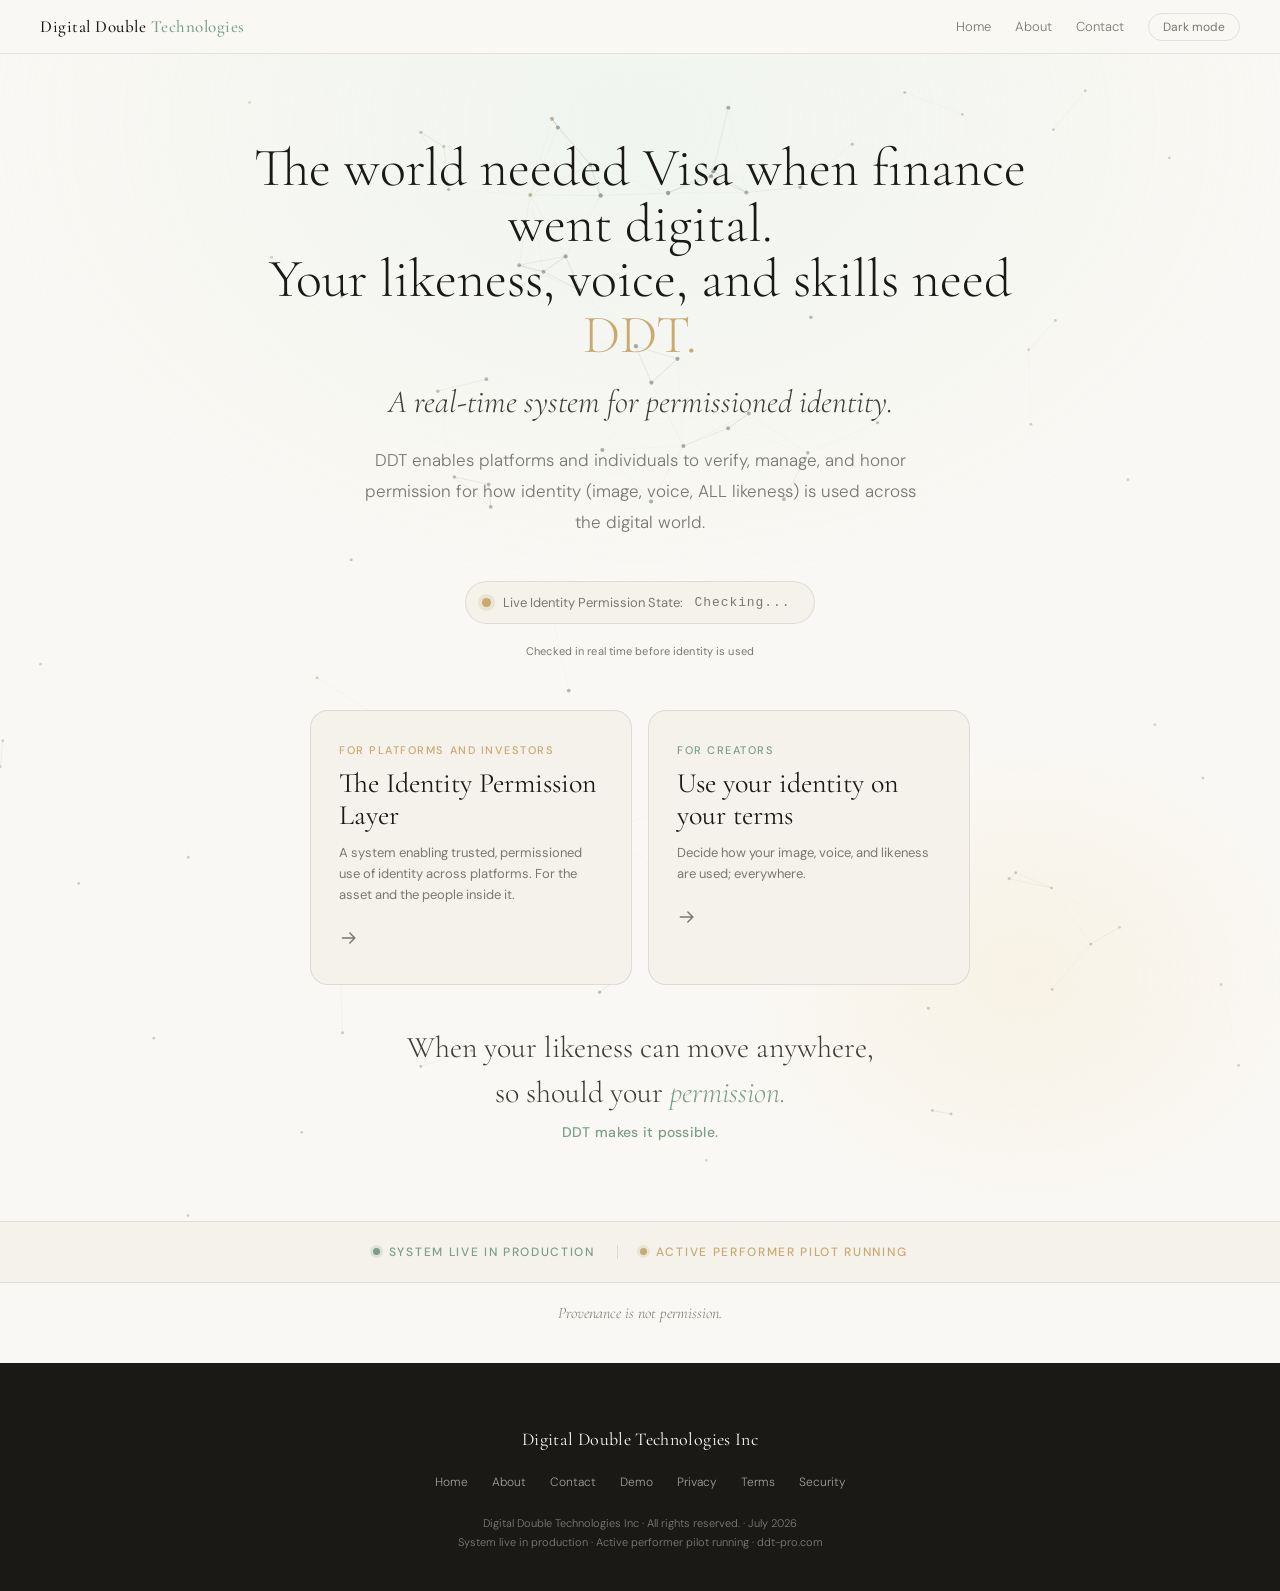
==== index.html @ e22f8eb9 "Murmuration cursor influence: verified tracking, retuned to perceptible Diagnosis with a temporary o" ====
<!DOCTYPE html>
<html lang="en">
<head>
  <!-- DDT Consent Receipt Object -->
  <meta name="ddt:cro-id" content="6c1fa3ff-da40-4851-b22c-1bb0895f3c22">
  <meta name="ddt:ips-endpoint" content="https://ddt-core-production.up.railway.app/v1/ips/permission/6c1fa3ff-da40-4851-b22c-1bb0895f3c22">
  <meta name="ddt:permission-state" content="AUTHORIZED">
  <meta name="ddt:cro-hash" content="fb0797ff3dd685c8beb2a609ef9e7de1734659a61a2ab6f71e46955e71cf77a9">
  <meta name="ddt:permitted-uses" content="internal review,archival">
  <meta name="ddt:excluded-uses" content="casting,audition,AI training,synthetic reproduction,deepfake,biometric extraction,commercial redistribution,third-party licensing,broadcast,social media">
  <meta name="ddt:issued" content="2026-03-28T14:23:18.856519+00:00">
  <!-- /DDT -->
<meta charset="UTF-8">
  <!-- DDT Consent Receipt Object — Identity Permission Assertion --><meta name="viewport" content="width=device-width, initial-scale=1.0">
<title>Digital Double Technologies</title>
<link rel="preconnect" href="https://fonts.googleapis.com">
<link href="https://fonts.googleapis.com/css2?family=Cormorant+Garamond:ital,wght@0,300;0,400;0,500;1,300;1,400&family=DM+Sans:wght@300;400;500&display=swap" rel="stylesheet">
<link rel="stylesheet" href="ddt.css">
<style>
:root{
  --cream:#FAF8F4;--warm:#F5F2EC;--ink:#1A1915;--ink-soft:#3D3B35;--ink-muted:#7A7870;
  --sage:#7B9E87;--sage-light:#B8D4C0;--sage-pale:#E8F2EB;
  --gold:#C9A96E;--gold-pale:#F5EDD8;--border:rgba(26,25,21,0.1);
  --ok:#4A9B6F;
}
[data-theme=dark]{
  --cream:#141412;--warm:#1C1B18;--ink:#F0EDE6;--ink-soft:#C8C4BB;--ink-muted:#6A6860;
  --sage-pale:#1E2E22;--gold-pale:#2A2218;--border:rgba(240,237,230,0.1);
}
*,*::before,*::after{box-sizing:border-box;margin:0;padding:0}
html{scroll-behavior:smooth}
body{font-family:'DM Sans',sans-serif;background:var(--cream);color:var(--ink);transition:background .4s,color .4s;overflow-x:hidden;min-height:100vh}

/* NAV */
nav{position:fixed;top:0;left:0;right:0;z-index:100;padding:18px 40px;display:flex;align-items:center;justify-content:space-between;background:rgba(250,248,244,.93);backdrop-filter:blur(14px);border-bottom:1px solid var(--border);transition:background .4s}
[data-theme=dark] nav{background:rgba(20,20,18,.93)}
.logo{font-family:'Cormorant Garamond',serif;font-size:18px;font-weight:500;letter-spacing:.03em;color:var(--ink);text-decoration:none}
.logo span{color:var(--sage)}
.tbtn{background:none;border:1px solid var(--border);border-radius:100px;padding:5px 14px;font-size:12px;font-family:'DM Sans',sans-serif;color:var(--ink-muted);cursor:pointer;transition:all .2s}
.tbtn:hover{border-color:var(--sage);color:var(--sage)}

/* HERO */
.hero{min-height:100vh;display:flex;flex-direction:column;align-items:center;justify-content:center;padding:140px 40px 80px;position:relative;overflow:hidden;text-align:center}
.hero-bg{position:absolute;inset:0;pointer-events:none;
  background:
    radial-gradient(ellipse 80% 60% at 50% 10%, var(--sage-pale) 0%, transparent 65%),
    radial-gradient(ellipse 40% 35% at 80% 80%, var(--gold-pale) 0%, transparent 55%);
  opacity:.55}
#heroNet{position:absolute;inset:0;pointer-events:none}

/* EYEBROW */
.eyebrow{display:none}

/* HEADLINE */
.headline{font-family:'Cormorant Garamond',serif;font-size:clamp(50px,8vw,100px);font-weight:300;line-height:1.03;color:var(--ink);margin-bottom:20px;opacity:0;animation:fadeUp .8s .35s forwards;max-width:840px}
.headline em{font-style:italic;color:var(--sage)}

/* TAGLINE */
.tagline{font-family:'Cormorant Garamond',serif;font-size:clamp(20px,2.8vw,32px);font-weight:300;font-style:italic;color:var(--ink-soft);margin-bottom:24px;opacity:0;animation:fadeUp .8s .5s forwards}

/* DESCRIPTOR */
.descriptor{font-size:clamp(14px,1.6vw,17px);font-weight:300;line-height:1.8;color:var(--ink-muted);max-width:580px;margin:0 auto 44px;opacity:0;animation:fadeUp .8s .62s forwards}

/* IPS PILL — bigger */
.ips-wrap{margin-bottom:20px;opacity:0;animation:fadeUp .8s .75s forwards}
.ips-pill{display:inline-flex;align-items:center;gap:12px;background:var(--warm);border:1px solid var(--border);border-radius:100px;padding:12px 24px 12px 16px;font-size:14px;color:var(--ink-soft);transition:border-color .3s}
.ips-pill:hover{border-color:var(--sage)}
.ips-dot{width:9px;height:9px;border-radius:50%;background:var(--sage);box-shadow:0 0 0 4px rgba(123,158,135,.2);animation:pulse 2s infinite;flex-shrink:0}
.ips-dot.loading{background:var(--gold);box-shadow:0 0 0 4px rgba(201,169,110,.2)}
.ips-state-label{font-size:13px;font-weight:400;color:var(--ink-muted)}
.ips-val{font-family:'DM Mono',monospace;font-size:13px;font-weight:500;letter-spacing:.07em;color:var(--ok)}
.ips-microcopy{font-size:11px;color:var(--ink-muted);margin-bottom:52px;letter-spacing:.01em;opacity:0;animation:fadeUp .8s .82s forwards}

/* PATH CARDS */
.paths{display:grid;grid-template-columns:1fr 1fr;gap:16px;max-width:660px;width:100%;opacity:0;animation:fadeUp .8s .9s forwards}
@media(max-width:580px){.paths{grid-template-columns:1fr}}
.path-card{background:var(--warm);border:1px solid var(--border);border-radius:18px;padding:32px 28px;text-decoration:none;color:var(--ink);text-align:left;position:relative;overflow:hidden;transition:transform .3s,box-shadow .3s,border-color .3s}
.path-card::after{content:'';position:absolute;bottom:0;left:0;right:0;height:3px;transform:scaleX(0);transform-origin:left;transition:transform .3s}
.path-card.investor::after{background:var(--gold)}
.path-card.creator::after{background:var(--sage)}
.path-card:hover{transform:translateY(-4px);box-shadow:0 16px 44px rgba(0,0,0,.09);border-color:transparent}
.path-card:hover::after{transform:scaleX(1)}
.path-tag{font-size:11px;font-weight:500;letter-spacing:.14em;text-transform:uppercase;margin-bottom:10px;display:block}
.path-card.investor .path-tag{color:var(--gold)}
.path-card.creator .path-tag{color:var(--sage)}
/* BIGGER bolder path titles per Ailsa */
.path-title{font-family:'Cormorant Garamond',serif;font-size:28px;font-weight:400;line-height:1.15;margin-bottom:10px;color:var(--ink)}
.path-desc{font-size:13px;color:var(--ink-muted);line-height:1.65;margin-bottom:20px}
.path-arrow{font-size:20px;color:var(--ink-muted);transition:transform .2s,color .2s;display:inline-block}
.path-card:hover .path-arrow{transform:translateX(5px);color:var(--ink)}

/* HOOK — closer to path cards per Ailsa */
.hook{padding:56px 40px 28px;text-align:center}
.hook-main{font-family:'Cormorant Garamond',serif;font-size:clamp(22px,3vw,34px);font-weight:300;line-height:1.5;color:var(--ink);max-width:640px;margin:0 auto 10px}
.hook-main em{font-style:italic;color:var(--sage)}
.hook-sub{font-size:15px;font-weight:400;color:var(--sage);letter-spacing:.01em}

/* THESIS — quiet, for those who know */
.thesis{padding:20px 40px 40px;text-align:center}
.thesis p{font-family:'Cormorant Garamond',serif;font-size:16px;font-weight:300;font-style:italic;color:var(--ink-muted)}

/* FOOTER */
footer{border-top:1px solid var(--border);padding:22px 40px;display:flex;align-items:center;justify-content:space-between;flex-wrap:wrap;gap:12px}
.f-logo{font-family:'Cormorant Garamond',serif;font-size:15px;color:var(--ink-muted)}
.f-links{display:flex;gap:20px}
.f-links a{font-size:12px;color:var(--ink-muted);text-decoration:none}.f-links a:hover{color:var(--sage)}
.f-legal{font-size:10px;color:var(--ink-muted);width:100%}

@keyframes fadeUp{from{opacity:0;transform:translateY(20px)}to{opacity:1;transform:translateY(0)}}
@keyframes pulse{0%,100%{opacity:1;transform:scale(1)}50%{opacity:.5;transform:scale(.8)}}
</style>
<!-- Privacy-friendly analytics by Plausible -->
<script async src="https://plausible.io/js/pa-Q-pu5Sv0vzVdauj79unNj.js"></script>
<script>
  window.plausible=window.plausible||function(){(plausible.q=plausible.q||[]).push(arguments)},plausible.init=plausible.init||function(i){plausible.o=i||{}};
  plausible.init()
</script>
</head>
<body>

<nav class="ddt-nav">
  <a href="index.html" class="ddt-nav-logo">Digital Double <span>Technologies</span></a>
  <div class="ddt-nav-links">
    <a href="index.html">Home</a>
    <a href="about.html">About</a>
    <a href="about.html#contact">Contact</a>
    <button class="tbtn ddt-theme-btn" onclick="ddtTheme()" aria-label="Toggle dark mode"></button>
  </div>
</nav>

<section class="hero">
  <div class="hero-bg"></div>
  <canvas id="heroNet" aria-hidden="true"></canvas>

  <p class="eyebrow">Your likeness, voice, and skills are your most valuable assets</p>

  <h1 class="headline" style="animation-delay:.2s;font-size:clamp(30px,4.5vw,54px)">
    The world needed Visa when finance went digital.<br>
    Your likeness, voice, and skills need <span style="color:var(--gold);font-style:normal">DDT.</span>
  </h1>

  <p class="tagline" style="animation-delay:.35s">A real-time system for permissioned identity.</p>

  <p class="descriptor">
    DDT enables platforms and individuals to verify, manage, and honor permission for how identity (image, voice, ALL likeness) is used across the digital world.
  </p>

  <!-- IPS LIVE — bigger per Ailsa -->
  <div class="ips-wrap">
    <div class="ips-pill">
      <span class="ips-dot loading" id="ipsDot"></span>
      <span class="ips-state-label">Live Identity Permission State:</span>
      <span class="ips-val" id="ipsVal">-</span>
    </div>
  </div>
  <p class="ips-microcopy">Checked in real time before identity is used</p>

  <!-- PATH CARDS — bigger titles per Ailsa -->
  <div class="paths">
    <a href="investor.html" class="path-card investor">
      <span class="path-tag">For Platforms and Investors</span>
      <div class="path-title">The Identity Permission Layer</div>
      <p class="path-desc">A system enabling trusted, permissioned use of identity across platforms. For the asset and the people inside it.</p>
      <span class="path-arrow"><svg class="ddt-icon" aria-hidden="true"><use href="icons.svg#arrow-right"></use></svg></span>
    </a>
    <a href="performer.html" class="path-card creator">
      <span class="path-tag">For Creators</span>
      <div class="path-title">Use your identity on your terms</div>
      <p class="path-desc">Decide how your image, voice, and likeness are used; everywhere.</p>
      <span class="path-arrow"><svg class="ddt-icon" aria-hidden="true"><use href="icons.svg#arrow-right"></use></svg></span>
    </a>
  </div>

  <!-- HOOK — immediately below cards -->
  <div style="margin-top:40px;opacity:0;animation:fadeUp .8s 1.1s forwards">
    <p style="font-family:'Cormorant Garamond',serif;font-size:clamp(20px,2.6vw,30px);font-weight:300;line-height:1.5;color:var(--ink-soft);margin-bottom:8px">
      When your likeness can move anywhere,<br>
      so should your <em style="font-style:italic;color:var(--sage)">permission.</em>
    </p>
    <p style="font-size:14px;font-weight:500;color:var(--sage);letter-spacing:.02em">DDT makes it possible.</p>
  </div>

</section>

<!-- CREDIBILITY STRIP -->
<div class="ddt-credibility-strip">
  <span class="cred-item cred-sage">System live in production</span>
  <span class="cred-sep" aria-hidden="true"></span>
  <span class="cred-item cred-gold">Active performer pilot running</span>
</div>

<!-- THESIS — quiet, for those who know -->
<div class="thesis">
  <p>Provenance is not permission.</p>
</div>

<footer class="ddt-footer">
  <div class="ddt-footer-logo">Digital Double Technologies Inc</div>
  <div class="ddt-footer-links">
    <a href="index.html">Home</a>
    <a href="about.html">About</a>
    <a href="about.html#contact">Contact</a>
    <a href="performer.html#demo">Demo</a>
    <a href="/privacy">Privacy</a>
    <a href="/terms">Terms</a>
    <a href="/security.html">Security</a>
  </div>
  <p class="ddt-footer-status">Digital Double Technologies Inc · All rights reserved. · July 2026<br>System live in production · Active performer pilot running · ddt-pro.com</p>
</footer>

<script>
function ddtTheme(){var r=document.documentElement,n=r.getAttribute('data-theme')==='dark'?'light':'dark';r.setAttribute('data-theme',n);localStorage.setItem('ddt-theme',n);}
if(localStorage.getItem('ddt-theme')==='dark')document.documentElement.setAttribute('data-theme','dark');

async function checkIPS() {
  const dot = document.getElementById('ipsDot');
  const val = document.getElementById('ipsVal');
  const controller = new AbortController();
  const timer = setTimeout(() => controller.abort(), 5000);
  try {
    const r = await fetch('https://ddt-core-production.up.railway.app/v1/ips/permission/0bd66ac7-55c9-4e04-9e8d-f2cb71460b0c', {signal: controller.signal});
    clearTimeout(timer);
    const d = await r.json();
    const s = (d.state || d.permission_state || 'AUTHORIZED').toUpperCase().replace(/_/g,' ');
    dot.className = 'ips-dot';
    val.textContent = s;
  } catch(e) {
    clearTimeout(timer);
    dot.className = 'ips-dot loading';
    val.textContent = 'Checking...';
    val.style.color = 'var(--ink-muted)';
  }
}
checkIPS();
</script>

<!-- SKYLIGHT MURMURATION — hero node network -->
<script>
(function(){
var cv=document.getElementById('heroNet');if(!cv)return;
var ctx=cv.getContext('2d');if(!ctx)return;
var W=0,H=0,pts=[],raf=0,running=false,pageVisible=true,heroVisible=true,last=0,warm=0;
var mStill=matchMedia('(prefers-reduced-motion: reduce), (max-width: 700px), (pointer: coarse)');
var sage={r:123,g:158,b:135},gold={r:201,g:169,b:110};
var cur={x:0,y:0,t:0,k:0};
if(matchMedia('(pointer: fine)').matches){
  cv.parentElement.addEventListener('pointermove',function(e){
    var r=cv.getBoundingClientRect();
    cur.x=e.clientX-r.left;cur.y=e.clientY-r.top;cur.t=1;
  });
  cv.parentElement.addEventListener('pointerleave',function(){cur.t=0});
}

function readColors(){
  var cs=getComputedStyle(document.documentElement);
  function hex(n){var v=cs.getPropertyValue(n).trim();
    return /^#[0-9a-fA-F]{6}$/.test(v)?{r:parseInt(v.slice(1,3),16),g:parseInt(v.slice(3,5),16),b:parseInt(v.slice(5,7),16)}:null}
  sage=hex('--sage')||sage;gold=hex('--gold')||gold;
}

/* skylight: brightness of the beam falling from the opening above, widening as it descends */
function lightAt(x,y){
  var dx=(x-W*.5)/(W*.16+y*.22);
  return Math.exp(-dx*dx*1.6)*Math.pow(Math.max(0,1-y/(H*.95)),.6);
}

function turn(a,b,k){return a+Math.atan2(Math.sin(b-a),Math.cos(b-a))*k}

function shade(c,k){return {r:Math.round(c.r*k),g:Math.round(c.g*k),b:Math.round(c.b*k)}}

function seed(){
  var n=Math.max(56,Math.min(130,Math.round(W*H/15000)));
  pts=[];
  for(var i=0;i<n;i++){
    var inBeam=Math.random()<.6;
    pts.push({
      x:inBeam?W*.5+(Math.random()+Math.random()-1)*W*.28:Math.random()*W,
      y:Math.random()*H,
      a:Math.random()*Math.PI*2,
      s:26+Math.random()*14,
      gold:i%8===0,L:0});
  }
}

function step(dt,t){
  var i,j,n=pts.length;
  cur.k+=(cur.t-cur.k)*Math.min(1,3*dt);
  for(i=0;i<n;i++){
    var p=pts[i],sx=0,sy=0,c=0;
    for(j=0;j<n;j++){
      if(j===i)continue;
      var q=pts[j],dx=q.x-p.x,dy=q.y-p.y;
      if(dx*dx+dy*dy<12100){sx+=Math.cos(q.a);sy+=Math.sin(q.a);c++}
    }
    if(c)p.a=turn(p.a,Math.atan2(sy,sx),Math.min(1,2.6*dt));            /* together */
    p.a+=(Math.sin(t*.00028+p.x*.004)+Math.cos(t*.00016+p.y*.005))*.55*dt; /* but separate */
    p.a=turn(p.a,Math.atan2(H*.35-p.y,W*.5-p.x),.3*dt);                  /* drawn to the light */
    if(cur.k>.01){                                                       /* curiosity toward the cursor — half the beam's pull */
      var cdx=cur.x-p.x,cdy=cur.y-p.y,cd2=cdx*cdx+cdy*cdy;
      if(cd2<48400){var cw=1-Math.sqrt(cd2)/220;p.a=turn(p.a,Math.atan2(cdy,cdx),.15*cw*cur.k*dt)}
    }
    var m=60;                                                            /* soft walls, ceiling open */
    if(p.x<m)p.a=turn(p.a,0,3.2*dt);else if(p.x>W-m)p.a=turn(p.a,Math.PI,3.2*dt);
    if(p.y>H-m)p.a=turn(p.a,-Math.PI/2,3.2*dt);
    p.x+=Math.cos(p.a)*p.s*dt;
    p.y+=Math.sin(p.a)*p.s*dt;
    if(p.y<-50){p.x=W*.5+(Math.random()-.5)*W*.3;p.y=-30;p.a=Math.PI/2+(Math.random()-.5)*.6}
  }
}

function draw(){
  ctx.clearRect(0,0,W,H);
  var dark=document.documentElement.getAttribute('data-theme')==='dark';
  var dotBase=dark?.5:.55,lineBase=dark?.3:.3,maxD=115,maxD2=maxD*maxD,i,j,n=pts.length;
  var ds=dark?sage:shade(sage,.62),dg=dark?gold:shade(gold,.66);
  for(i=0;i<n;i++){var p=pts[i];p.L=lightAt(p.x,p.y)}
  for(i=0;i<n;i++)for(j=i+1;j<n;j++){
    var a=pts[i],b=pts[j],dx=b.x-a.x,dy=b.y-a.y,d2=dx*dx+dy*dy;
    if(d2<maxD2){
      var f=1-Math.sqrt(d2)/maxD,al=lineBase*f*f*(.4+.6*(a.L+b.L)*.5);
      ctx.strokeStyle='rgba('+ds.r+','+ds.g+','+ds.b+','+al.toFixed(3)+')';
      ctx.beginPath();ctx.moveTo(a.x,a.y);ctx.lineTo(b.x,b.y);ctx.stroke();
    }
  }
  for(i=0;i<n;i++){
    var p=pts[i],cc=p.gold?dg:ds,al2=dotBase*(.45+.55*p.L);
    ctx.fillStyle='rgba('+cc.r+','+cc.g+','+cc.b+','+al2.toFixed(3)+')';
    ctx.beginPath();ctx.arc(p.x,p.y,1.4+.9*p.L,0,Math.PI*2);ctx.fill();
  }
}

function size(){
  var r=cv.parentElement.getBoundingClientRect(),d=Math.min(2,window.devicePixelRatio||1);
  W=Math.round(r.width);H=Math.round(r.height);
  cv.width=W*d;cv.height=H*d;
  ctx.setTransform(d,0,0,d,0,0);
}

function still(){
  /* settled single frame for reduced motion and small screens — never cursor-steered */
  cur.t=0;cur.k=0;
  size();seed();
  for(warm=0;warm<240;warm++)step(1/30,warm*33);
  draw();
}

function frame(ts){
  if(!running)return;
  var dt=last?Math.min(.05,(ts-last)/1000):.016;last=ts;
  step(dt,ts);draw();
  raf=requestAnimationFrame(frame);
}

function sync(){
  var want=!mStill.matches&&pageVisible&&heroVisible;
  if(want&&!running){running=true;last=0;raf=requestAnimationFrame(frame)}
  else if(!want&&running){running=false;cancelAnimationFrame(raf)}
}

readColors();
if(mStill.matches){still()}else{size();seed();sync()}

window.addEventListener('resize',function(){
  var ow=W,oh=H;size();
  for(var i=0;i<pts.length;i++){pts[i].x*=W/ow;pts[i].y*=H/oh}
  if(!running)mStill.matches?still():draw();
});
document.addEventListener('visibilitychange',function(){pageVisible=!document.hidden;sync()});
if('IntersectionObserver'in window)new IntersectionObserver(function(e){heroVisible=e[0].isIntersecting;sync()}).observe(cv.parentElement);
if(mStill.addEventListener)mStill.addEventListener('change',function(){mStill.matches?(sync(),still()):(size(),seed(),sync())});
new MutationObserver(function(){readColors();if(!running)draw()}).observe(document.documentElement,{attributes:true,attributeFilter:['data-theme']});
})();
</script>

<div id="ddt-signup-float" class="hidden">
  <button class="sf-dismiss" onclick="sfDismiss()">&#x2715;</button>
  <p class="sf-eyebrow">Early Access</p>
  <h3 class="sf-title" id="sf-title">Protect your consent.<br><em>Join the waitlist.</em></h3>
  <div class="sf-roles">
    <button class="sf-role" id="sf-r-creator" onclick="sfRole('creator')">Creator</button>
    <button class="sf-role" id="sf-r-vendor" onclick="sfRole('vendor')">Platform / Vendor</button>
  </div>

  <!-- Creator pitch -->
  <div class="sf-pitch" id="sf-pitch-creator">
    Your face, voice, and likeness are moving through AI pipelines right now. DDT gives you a live, revocable consent record that travels with your identity wherever it goes. Free for creators, always.
  </div>

  <!-- Vendor pitch -->
  <div class="sf-pitch" id="sf-pitch-vendor">
    Consent verification is becoming a legal requirement. DDT gives your platform a machine-verifiable answer before identity-derived content is used, generated, or distributed.
    <br>
    <span class="sf-mandate-link" onclick="sfOpenMandate()">&#8594; See The Mandate</span>
  </div>

  <!-- Form fields -->
  <div class="sf-fields" id="sf-fields">
    <input type="text" class="sf-input" id="sf-name" placeholder="Your name">
    <input type="email" class="sf-input" id="sf-email" placeholder="Your email address">
    <button class="sf-btn" id="sf-submit" onclick="sfSubmit()">Request Early Access</button>
    <p class="sf-err" id="sf-err"></p>
  </div>

  <div class="sf-success" id="sf-success">You are on the list. We will be in touch when access opens.</div>
</div>

<button class="sf-tab" id="sf-tab" onclick="sfShow()">+ Protect Your Consent</button>

<script>
var _sfRole = null;

function sfRole(role) {
  _sfRole = role;
  document.getElementById('sf-r-creator').className = 'sf-role' + (role==='creator' ? ' active-creator' : '');
  document.getElementById('sf-r-vendor').className  = 'sf-role' + (role==='vendor'  ? ' active-vendor'  : '');
  document.getElementById('sf-pitch-creator').className = 'sf-pitch' + (role==='creator' ? ' show' : '');
  document.getElementById('sf-pitch-vendor').className  = 'sf-pitch' + (role==='vendor'  ? ' show' : '');
  document.getElementById('sf-fields').className = 'sf-fields show';
  if (role==='vendor') {
    document.getElementById('sf-title').innerHTML = 'Become consent<br><em>compliant.</em>';
  } else {
    document.getElementById('sf-title').innerHTML = 'Protect your consent.<br><em>Join the waitlist.</em>';
  }
}

function sfOpenMandate() {
  window.location.href = 'investor.html?d=dMandate';
}

function sfDismiss() {
  document.getElementById('ddt-signup-float').classList.add('hidden');
  document.getElementById('sf-tab').style.display = 'block';
  sessionStorage.setItem('ddt_sf_dismissed','1');
}

function sfShow() {
  document.getElementById('ddt-signup-float').classList.remove('hidden');
  document.getElementById('sf-tab').style.display = 'none';
}

async function sfSubmit() {
  var name  = (document.getElementById('sf-name').value||'').trim();
  var email = (document.getElementById('sf-email').value||'').trim();
  var err   = document.getElementById('sf-err');
  var btn   = document.getElementById('sf-submit');
  if (!_sfRole) { err.textContent='Please select Creator or Platform.'; return; }
  if (!name)    { err.textContent='Please enter your name.'; return; }
  if (!email || !/^[^\s@]+@[^\s@]+[.][^\s@]+$/.test(email)) { err.textContent='Please enter a valid email.'; return; }
  err.textContent='';
  btn.disabled=true;
  btn.textContent='Submitting...';
  try {
    await fetch('https://ddt-core-production.up.railway.app/v1/gate/log',{
      method:'POST',
      headers:{'Content-Type':'application/json'},
      body:JSON.stringify({email:email,name:name,page:'waitlist:'+_sfRole,timestamp:new Date().toISOString(),user_agent:navigator.userAgent}),
      signal:AbortSignal.timeout(5000)
    });
  } catch(_){}
  document.getElementById('sf-fields').style.display='none';
  document.getElementById('sf-pitch-creator').style.display='none';
  document.getElementById('sf-pitch-vendor').style.display='none';
  document.getElementById('sf-success').classList.add('show');
  document.getElementById('sf-title').innerHTML = 'You are on the list.';
}

// Show after 2 seconds if not dismissed
setTimeout(function(){
  if (!sessionStorage.getItem('ddt_sf_dismissed')) {
    sfShow();
  }
}, 2000);
</script>
</body>
</html>
---- ddt.css ----
/* ============================================================================
   ddt.css  ·  Digital Double Technologies Inc  ·  shared design system
   Institutional-infrastructure register: spacious, deliberate, trustworthy.
   Additive layer. Link this BEFORE a page's own <style> block so page-specific
   rules still win where they must.

   ---------------------------------------------------------------------------
   CANONICAL NAV (static pages)
   ---------------------------------------------------------------------------
   <nav class="ddt-nav">
     <a href="index.html" class="ddt-nav-logo">Digital Double <span>Technologies</span></a>
     <div class="ddt-nav-links">
       <a href="index.html">Home</a>
       <a href="about.html">About</a>
       <a href="about.html#contact">Contact</a>
       <button class="tbtn ddt-theme-btn" onclick="ddtTheme()" aria-label="Toggle dark mode"></button>
     </div>
   </nav>

   ---------------------------------------------------------------------------
   CANONICAL FOOTER (static pages)
   ---------------------------------------------------------------------------
   <footer class="ddt-footer">
     <div class="ddt-footer-logo">Digital Double Technologies Inc</div>
     <div class="ddt-footer-links">
       <a href="index.html">Home</a>
       <a href="about.html">About</a>
       <a href="about.html#contact">Contact</a>
       <a href="/privacy">Privacy</a>
       <a href="/terms">Terms</a>
       <a href="/security.html">Security</a>
     </div>
     <p class="ddt-footer-status">Digital Double Technologies Inc · All rights reserved.<br>
        System live in production · Active performer pilot running · ddt-pro.com</p>
   </footer>

   ---------------------------------------------------------------------------
   CANONICAL DARK-MODE TOGGLE (inline this four-line function on every page;
   no shared JS file, to avoid load-order coupling). Every toggle button calls
   onclick="ddtTheme()". The button carries no text: its label is rendered by
   CSS ::after below so it live-updates with the theme.
   ---------------------------------------------------------------------------
   <script>
   function ddtTheme(){var r=document.documentElement,n=r.getAttribute('data-theme')==='dark'?'light':'dark';r.setAttribute('data-theme',n);localStorage.setItem('ddt-theme',n);}
   if(localStorage.getItem('ddt-theme')==='dark')document.documentElement.setAttribute('data-theme','dark');
   </script>
   ============================================================================ */

/* ---------------------------------------------------------------------------
   COLOR SYSTEM
   --------------------------------------------------------------------------- */
:root{
  --cream:#FAF8F4;
  --warm:#F5F2EC;
  --parchment:#F7F3EA;
  --ink:#1A1915;
  --ink-soft:#3D3B35;
  --ink-muted:#7A7870;
  --sage:#7B9E87;
  --sage-light:#B8D4C0;
  --sage-pale:#E8F2EB;
  --gold:#C9A96E;
  --gold-deep:#A8843A;
  --gold-pale:#F5EDD8;
  --border:rgba(26,25,21,0.1);
  --ok:#4A9B6F;
  --bad:#C0392B;
  --amber:#E67E22;
}
[data-theme=dark]{
  --cream:#141412;
  --warm:#1C1B18;
  --parchment:#201D16;
  --ink:#F0EDE6;
  --ink-soft:#C8C4BB;
  --ink-muted:#6A6860;
  --sage-pale:#1E2E22;
  --gold-pale:#2A2218;
  --border:rgba(240,237,230,0.1);
}

/* ---------------------------------------------------------------------------
   SPACING TOKENS
   --------------------------------------------------------------------------- */
:root{
  --space-xs:8px;
  --space-sm:16px;
  --space-md:24px;
  --space-lg:40px;
  --space-xl:64px;
  --space-2xl:96px;
  --space-3xl:140px;
}

/* ---------------------------------------------------------------------------
   TYPOGRAPHY
   --------------------------------------------------------------------------- */
.t-display{font-family:'Cormorant Garamond',serif;font-size:clamp(36px,5vw,64px);font-weight:300;line-height:1.08;color:var(--ink)}
.t-heading{font-family:'Cormorant Garamond',serif;font-size:clamp(24px,3.5vw,40px);font-weight:300;line-height:1.15;color:var(--ink)}
.t-subheading{font-family:'Cormorant Garamond',serif;font-size:clamp(18px,2.2vw,26px);font-weight:300;line-height:1.3;color:var(--ink)}
.t-body{font-family:'DM Sans',sans-serif;font-size:clamp(15px,1.4vw,16px);font-weight:300;line-height:1.85;color:var(--ink-soft)}
.t-small{font-family:'DM Sans',sans-serif;font-size:13px;font-weight:300;line-height:1.7;color:var(--ink-muted)}
.t-mono{font-family:'DM Mono',monospace;font-size:clamp(11px,1vw,12px);font-weight:400}
.t-eyebrow{font-family:'DM Sans',sans-serif;font-size:10px;font-weight:600;letter-spacing:.18em;text-transform:uppercase;color:var(--ink-muted)}
.t-label{font-family:'DM Sans',sans-serif;font-size:10px;font-weight:600;letter-spacing:.14em;text-transform:uppercase;color:var(--ink-muted)}

/* ---------------------------------------------------------------------------
   NAV
   --------------------------------------------------------------------------- */
.ddt-nav{position:fixed;top:0;left:0;right:0;z-index:100;min-height:54px;padding:0 var(--space-lg);display:flex;align-items:center;justify-content:space-between;background:rgba(250,248,244,.93);backdrop-filter:blur(14px);-webkit-backdrop-filter:blur(14px);border-bottom:1px solid var(--border);transition:background .4s}
[data-theme=dark] .ddt-nav{background:rgba(20,20,18,.93)}
.ddt-nav-logo{font-family:'Cormorant Garamond',serif;font-size:17px;font-weight:500;letter-spacing:.03em;color:var(--ink);text-decoration:none}
.ddt-nav-logo span{color:var(--sage)}
.ddt-nav-links{display:flex;align-items:center;gap:var(--space-md)}
.ddt-nav-links a{font-family:'DM Sans',sans-serif;font-size:13px;font-weight:300;color:var(--ink-muted);text-decoration:none;transition:color .2s}
.ddt-nav-links a:hover{color:var(--sage)}
.tbtn{background:none;border:1px solid var(--border);border-radius:100px;padding:5px 14px;font-size:12px;font-family:'DM Sans',sans-serif;color:var(--ink-muted);cursor:pointer;transition:all .2s}
.tbtn:hover{border-color:var(--sage);color:var(--sage)}
/* Toggle label rendered via ::after so it live-updates with the theme;
   the four-line ddtTheme() only flips data-theme and persists it. */
.ddt-theme-btn{min-width:92px;text-align:center}
.ddt-theme-btn::after{content:"Dark mode"}
[data-theme=dark] .ddt-theme-btn::after{content:"Light mode"}

/* ---------------------------------------------------------------------------
   FOOTER
   --------------------------------------------------------------------------- */
.ddt-footer{background:var(--ink);color:var(--cream);border-top:1px solid var(--border);padding:var(--space-xl) var(--space-lg) var(--space-lg);display:flex;flex-direction:column;align-items:center;gap:var(--space-md);text-align:center}
.ddt-footer-logo{font-family:'Cormorant Garamond',serif;font-size:18px;font-weight:400;color:var(--cream);letter-spacing:.02em}
.ddt-footer-links{display:flex;flex-wrap:wrap;justify-content:center;gap:var(--space-md)}
.ddt-footer-links a{font-family:'DM Sans',sans-serif;font-size:12px;font-weight:300;color:color-mix(in srgb, var(--cream) 60%, transparent);text-decoration:none;transition:color .2s}
.ddt-footer-links a:hover{color:var(--sage-light)}
[data-theme=dark] .ddt-footer-links a:hover{color:var(--sage)}
.ddt-footer-status{font-family:'DM Sans',sans-serif;font-size:11px;font-weight:300;line-height:1.7;color:color-mix(in srgb, var(--cream) 45%, transparent)}

/* ---------------------------------------------------------------------------
   ON-INK BAND — content sitting on a background:var(--ink) band. The band
   flips with the theme, so every color here is a mix of var(--cream), which
   flips with it. Never hardcode white/light text on these bands.
   --------------------------------------------------------------------------- */
.ddt-on-ink{color:color-mix(in srgb, var(--cream) 55%, transparent)}
.ddt-on-ink-pill{font-size:11px;font-family:'DM Mono',monospace;letter-spacing:.08em;color:color-mix(in srgb, var(--cream) 35%, transparent);border:1px solid color-mix(in srgb, var(--cream) 14%, transparent);padding:5px 14px;border-radius:100px;text-decoration:none;cursor:pointer;transition:all .2s}
.ddt-on-ink-pill:hover{border-color:var(--gold);color:var(--gold)}

/* ---------------------------------------------------------------------------
   BUTTONS
   --------------------------------------------------------------------------- */
.ddt-btn-primary{display:inline-flex;align-items:center;justify-content:center;gap:8px;background:var(--gold);color:#1A1915;border:1px solid var(--gold);border-radius:100px;padding:12px 26px;font-family:'DM Sans',sans-serif;font-size:14px;font-weight:600;text-decoration:none;cursor:pointer;transition:background .2s,border-color .2s,transform .2s}
.ddt-btn-primary:hover{background:var(--gold-deep);border-color:var(--gold-deep);transform:translateY(-1px)}
.ddt-btn-secondary{display:inline-flex;align-items:center;justify-content:center;gap:8px;background:transparent;color:var(--sage);border:1px solid var(--sage);border-radius:100px;padding:12px 26px;font-family:'DM Sans',sans-serif;font-size:14px;font-weight:600;text-decoration:none;cursor:pointer;transition:background .2s,color .2s,transform .2s}
.ddt-btn-secondary:hover{background:var(--sage);color:var(--cream);transform:translateY(-1px)}
.ddt-btn-ghost{display:inline-flex;align-items:center;justify-content:center;gap:8px;background:transparent;color:var(--ink-muted);border:1px solid transparent;border-radius:100px;padding:12px 22px;font-family:'DM Sans',sans-serif;font-size:14px;font-weight:500;text-decoration:none;cursor:pointer;transition:color .2s,border-color .2s}
.ddt-btn-ghost:hover{color:var(--sage);border-color:var(--border)}

/* ---------------------------------------------------------------------------
   PILLS
   --------------------------------------------------------------------------- */
.ddt-pill{display:inline-flex;align-items:center;gap:8px;border-radius:100px;padding:5px 14px;font-family:'DM Sans',sans-serif;font-size:12px;font-weight:500;letter-spacing:.02em;border:1px solid var(--border)}
.ddt-pill::before{content:'';width:7px;height:7px;border-radius:50%;background:currentColor;flex-shrink:0}
.ddt-pill.pill-ok{color:var(--ok);background:rgba(74,155,111,.08);border-color:rgba(74,155,111,.3)}
.ddt-pill.pill-bad{color:var(--bad);background:rgba(192,57,43,.08);border-color:rgba(192,57,43,.3)}
.ddt-pill.pill-warn{color:var(--amber);background:rgba(230,126,34,.08);border-color:rgba(230,126,34,.3)}
.ddt-pill.pill-muted{color:var(--ink-muted);background:var(--warm);border-color:var(--border)}

/* ---------------------------------------------------------------------------
   CARD
   --------------------------------------------------------------------------- */
.ddt-card{background:var(--warm);border:1px solid var(--border);border-radius:16px;padding:var(--space-lg)}

/* ---------------------------------------------------------------------------
   SECTION + HERO
   --------------------------------------------------------------------------- */
.ddt-section{max-width:960px;margin-left:auto;margin-right:auto;padding-top:var(--space-2xl);padding-bottom:var(--space-2xl);padding-left:var(--space-lg);padding-right:var(--space-lg)}
.ddt-hero{min-height:80vh;display:flex;flex-direction:column;align-items:center;justify-content:center;text-align:center;padding:var(--space-3xl) var(--space-lg) var(--space-xl)}

/* ---------------------------------------------------------------------------
   CREDIBILITY STRIP (modeled on the live index.html strip, shared here)
   --------------------------------------------------------------------------- */
.ddt-credibility-strip{display:flex;align-items:center;justify-content:center;gap:22px;flex-wrap:wrap;padding:22px 24px;border-top:1px solid var(--border);border-bottom:1px solid var(--border);background:var(--warm)}
.ddt-credibility-strip .cred-item{display:inline-flex;align-items:center;gap:9px;font-size:12px;font-weight:500;letter-spacing:.14em;text-transform:uppercase}
.ddt-credibility-strip .cred-item.cred-sage{color:var(--sage)}
.ddt-credibility-strip .cred-item.cred-gold{color:var(--gold)}
.ddt-credibility-strip .cred-item::before{content:'';width:7px;height:7px;border-radius:50%;background:currentColor;box-shadow:0 0 0 3px color-mix(in srgb, currentColor 20%, transparent);flex-shrink:0}
.ddt-credibility-strip .cred-sep{width:1px;height:14px;background:var(--border)}

/* ---------------------------------------------------------------------------
   ICON SPRITE HELPER
   --------------------------------------------------------------------------- */
.ddt-icon{width:1em;height:1em;display:inline-block;vertical-align:-0.125em;stroke:currentColor;fill:none;flex-shrink:0}

/* ---------------------------------------------------------------------------
   SIGNUP FLOAT  (single source of truth; was duplicated with drift across
   index.html, investor.html, performer.html)
   --------------------------------------------------------------------------- */
#ddt-signup-float{
  position:fixed;bottom:80px;right:28px;z-index:400;
  background:rgba(123,158,135,.55);backdrop-filter:blur(20px);-webkit-backdrop-filter:blur(20px);
  border:1px solid rgba(123,158,135,.6);border-radius:16px;
  padding:22px 24px;width:310px;
  box-shadow:0 16px 48px rgba(0,0,0,.25);
  font-family:"DM Sans",sans-serif;
  transition:transform .4s cubic-bezier(.4,0,.2,1),opacity .4s;
}
#ddt-signup-float.hidden{transform:translateY(130%);opacity:0;pointer-events:none}
.sf-dismiss{position:absolute;top:12px;right:14px;background:none;border:none;color:rgba(26,25,21,.35);cursor:pointer;font-size:15px;padding:2px 6px;transition:color .2s}
.sf-dismiss:hover{color:#1A1915}
.sf-eyebrow{font-size:9px;font-weight:600;letter-spacing:.18em;text-transform:uppercase;color:#3D3B35;margin-bottom:6px}
.sf-title{font-family:"Cormorant Garamond",serif;font-size:19px;font-weight:300;color:#1A1915;line-height:1.25;margin-bottom:14px}
.sf-title em{font-style:italic;color:#A8843A}
.sf-roles{display:grid;grid-template-columns:1fr 1fr;gap:7px;margin-bottom:14px}
.sf-role{background:rgba(255,255,255,.2);border:1px solid rgba(26,25,21,.15);border-radius:8px;padding:9px 10px;font-size:12px;font-weight:500;color:#3D3B35;cursor:pointer;text-align:center;transition:all .2s;font-family:"DM Sans",sans-serif}
.sf-role:hover{border-color:rgba(201,169,110,.4);color:rgba(201,169,110,.8)}
.sf-role.active-creator{border-color:#7B9E87;color:#7B9E87;background:rgba(123,158,135,.1)}
.sf-role.active-vendor{border-color:#C9A96E;color:#C9A96E;background:rgba(201,169,110,.08)}
.sf-pitch{font-size:12px;font-weight:300;color:#3D3B35;line-height:1.7;margin-bottom:12px;display:none}
.sf-pitch.show{display:block}
.sf-mandate-link{display:inline-flex;align-items:center;gap:6px;font-size:11px;color:#C9A96E;text-decoration:none;border:1px solid rgba(201,169,110,.25);border-radius:100px;padding:5px 12px;margin-top:8px;transition:all .2s;cursor:pointer;font-family:"DM Mono",monospace}
.sf-mandate-link:hover{background:rgba(201,169,110,.08);border-color:rgba(201,169,110,.5)}
.sf-fields{display:none}
.sf-fields.show{display:block}
.sf-input{width:100%;padding:10px 12px;border:1px solid rgba(26,25,21,.2);border-radius:8px;font-size:13px;font-family:"DM Sans",sans-serif;color:#1A1915;background:rgba(255,255,255,.5);box-sizing:border-box;outline:none;transition:border-color .2s;margin-bottom:8px}
.sf-input::placeholder{color:#7A7870}
.sf-input:focus{border-color:#7B9E87}
.sf-btn{width:100%;padding:11px;background:#C9A96E;color:#1A1915;border:none;border-radius:100px;font-size:13px;font-weight:600;font-family:"DM Sans",sans-serif;cursor:pointer;transition:all .2s;margin-top:2px}
.sf-btn:hover{background:#A8843A}
.sf-btn:disabled{background:rgba(201,169,110,.3);cursor:default}
.sf-err{font-size:11px;color:#C0392B;margin-top:4px;min-height:14px}
.sf-success{display:none;font-size:13px;color:#7B9E87;line-height:1.7;text-align:center;padding:6px 0}
.sf-success.show{display:block}
.sf-tab{position:fixed;bottom:80px;right:28px;z-index:400;background:rgba(26,25,21,.92);backdrop-filter:blur(16px);-webkit-backdrop-filter:blur(16px);border:1px solid rgba(201,169,110,.3);border-radius:100px;padding:10px 20px;font-size:12px;font-weight:500;font-family:"DM Sans",sans-serif;color:#C9A96E;cursor:pointer;box-shadow:0 8px 24px rgba(0,0,0,.3);display:none;transition:all .2s;letter-spacing:.02em}
.sf-tab:hover{background:rgba(201,169,110,.1)}

/* ---------------------------------------------------------------------------
   MOTION
   --------------------------------------------------------------------------- */
/* Observer-compatible reveal: pages add .visible via IntersectionObserver.
   Matches the existing about.html / investor.html pattern so linking ddt.css
   does not force page fade-ins to run on load instead of on scroll. */
.fade-in{opacity:0;transform:translateY(20px);transition:opacity .7s,transform .7s}
.fade-in.visible{opacity:1;transform:none}
@media(prefers-reduced-motion:reduce){
  .fade-in{opacity:1;transform:none;transition:none}
}

/* ---------------------------------------------------------------------------
   ACCESSIBILITY
   --------------------------------------------------------------------------- */
a:focus-visible,button:focus-visible,input:focus-visible,[tabindex]:focus-visible{outline:2px solid var(--gold);outline-offset:2px;border-radius:4px}

@media(max-width:600px){
  .ddt-nav{padding:0 var(--space-md)}
  .ddt-nav-links{gap:var(--space-sm)}
  .ddt-section{padding-left:var(--space-md);padding-right:var(--space-md)}
}
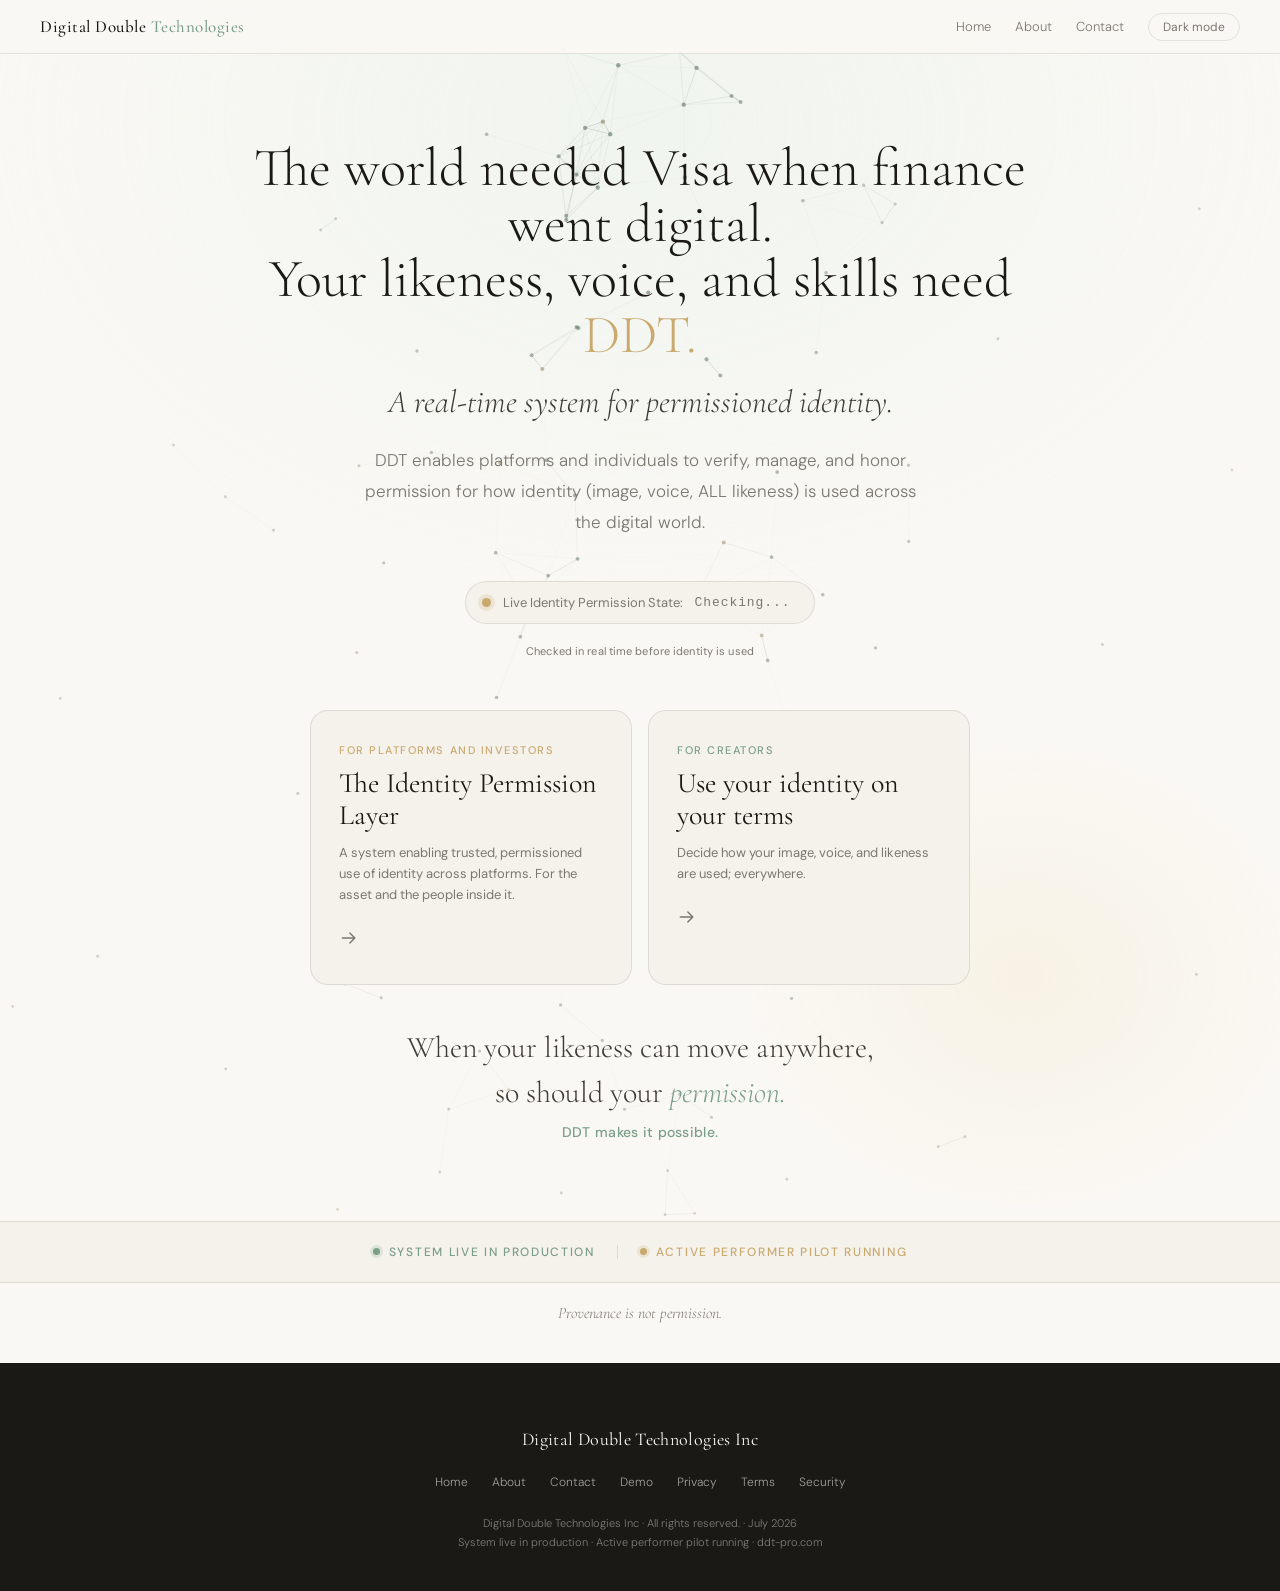
==== commit 4f924647: "Murmuration cursor influence: positional gather replaces heading steer Human verification showed the" ====
--- a/index.html
+++ b/index.html
@@ -295,9 +295,19 @@
     if(c)p.a=turn(p.a,Math.atan2(sy,sx),Math.min(1,2.6*dt));            /* together */
     p.a+=(Math.sin(t*.00028+p.x*.004)+Math.cos(t*.00016+p.y*.005))*.55*dt; /* but separate */
     p.a=turn(p.a,Math.atan2(H*.35-p.y,W*.5-p.x),.3*dt);                  /* drawn to the light */
-    if(cur.k>.01){                                                       /* curiosity toward the cursor — half the beam's pull */
-      var cdx=cur.x-p.x,cdy=cur.y-p.y,cd2=cdx*cdx+cdy*cdy;
-      if(cd2<48400){var cw=1-Math.sqrt(cd2)/220;p.a=turn(p.a,Math.atan2(cdy,cdx),.15*cw*cur.k*dt)}
+    if(cur.k>.01){
+      /* gather toward the cursor: heading steer alone loses to the 2.6/s
+         alignment consensus, so the influence is a positional drift that
+         alignment cannot erase — an annulus profile, zero at the cursor tip
+         and at the 220px edge, peaking mid-radius so points ring the cursor
+         rather than pile onto it */
+      var cdx=cur.x-p.x,cdy=cur.y-p.y,cd=Math.sqrt(cdx*cdx+cdy*cdy);
+      if(cd<220&&cd>1){
+        var cw=1-cd/220;
+        p.a=turn(p.a,Math.atan2(cdy,cdx),.15*cw*cur.k*dt);
+        var g=55*cw*(1-cw)*4*cur.k*dt/cd;
+        p.x+=cdx*g;p.y+=cdy*g;
+      }
     }
     var m=60;                                                            /* soft walls, ceiling open */
     if(p.x<m)p.a=turn(p.a,0,3.2*dt);else if(p.x>W-m)p.a=turn(p.a,Math.PI,3.2*dt);
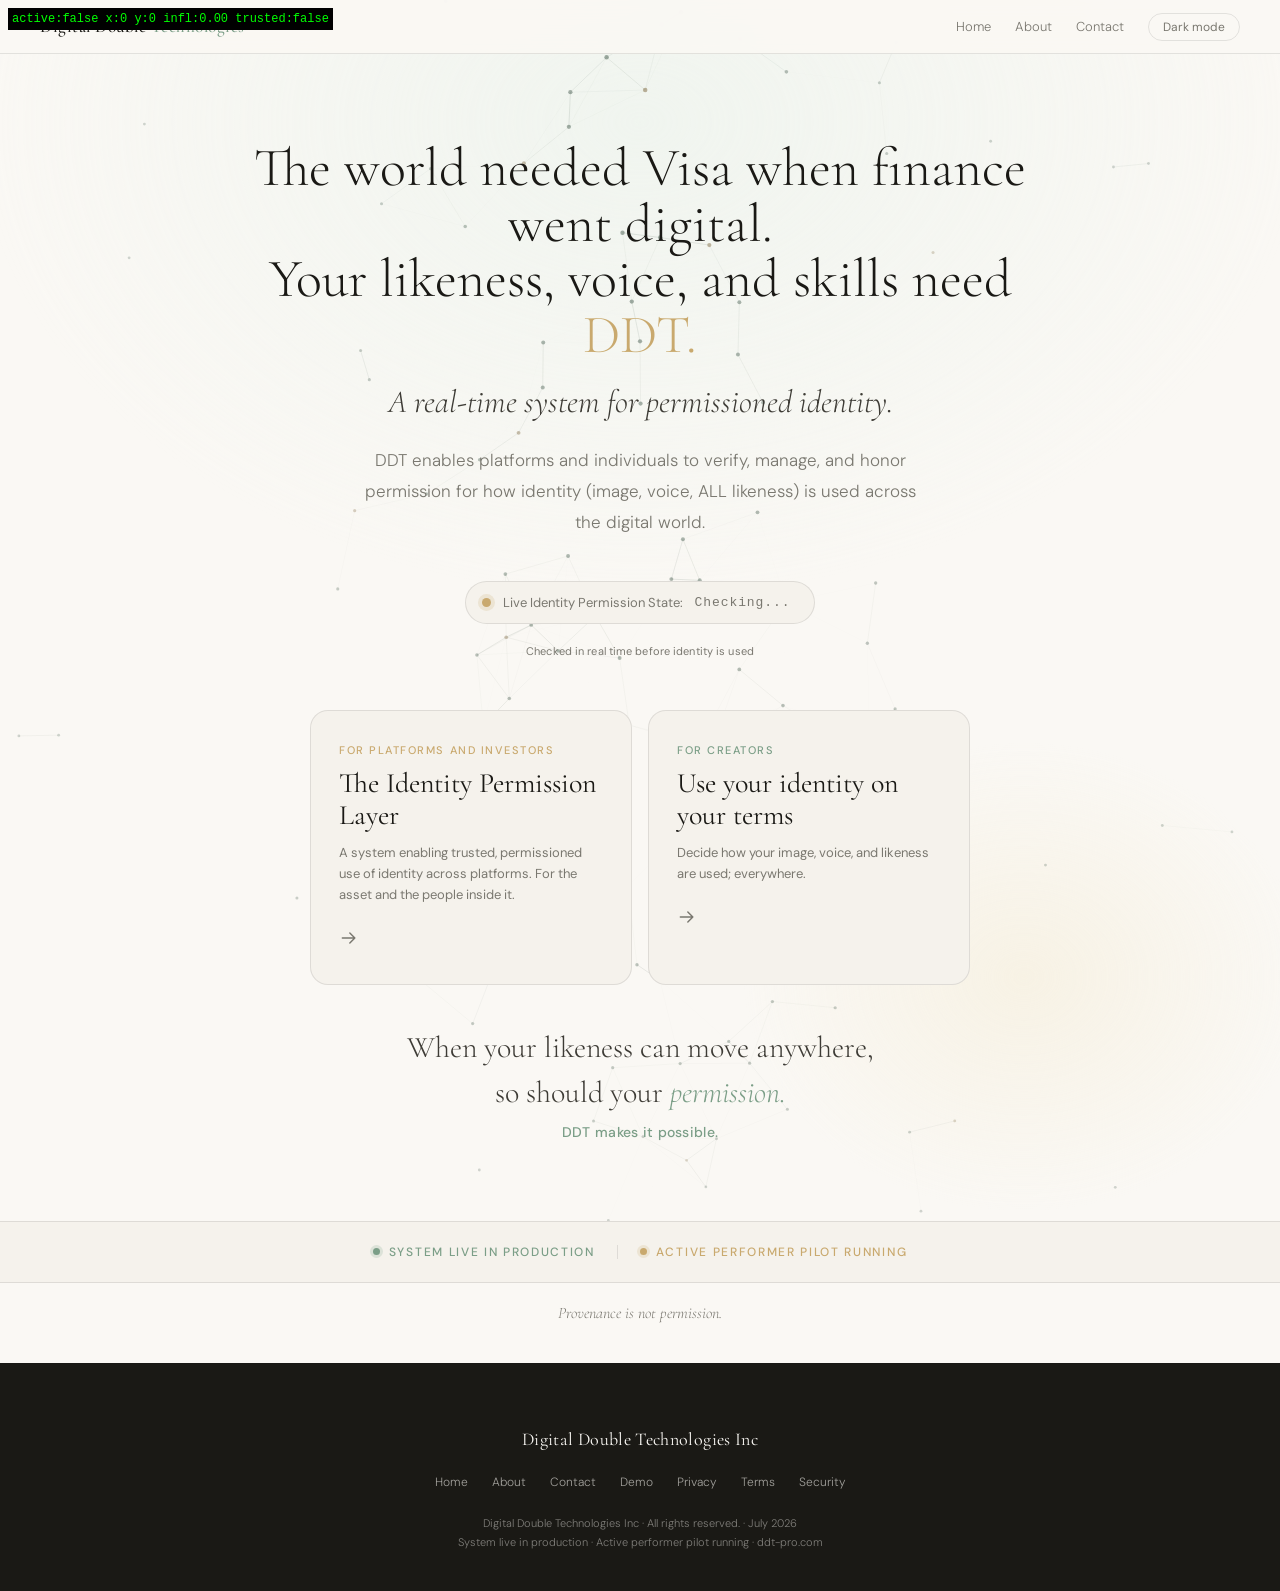
==== commit 3ddeac73: "Murmuration cursor influence: Stage 1 rebuild per research report Listener moved to window (passive," ====
--- a/index.html
+++ b/index.html
@@ -242,13 +242,27 @@
 var W=0,H=0,pts=[],raf=0,running=false,pageVisible=true,heroVisible=true,last=0,warm=0;
 var mStill=matchMedia('(prefers-reduced-motion: reduce), (max-width: 700px), (pointer: coarse)');
 var sage={r:123,g:158,b:135},gold={r:201,g:169,b:110};
-var cur={x:0,y:0,t:0,k:0};
-if(matchMedia('(pointer: fine)').matches){
-  cv.parentElement.addEventListener('pointermove',function(e){
-    var r=cv.getBoundingClientRect();
-    cur.x=e.clientX-r.left;cur.y=e.clientY-r.top;cur.t=1;
-  });
-  cv.parentElement.addEventListener('pointerleave',function(){cur.t=0});
+var cursor={x:0,y:0,active:false,influence:0};
+var lastTrusted=false;
+/* DEBUG readout (report §E) — cannot false-pass: a real mouse shows trusted:true */
+var dbg=document.createElement('div');
+dbg.style.cssText='position:fixed;top:8px;left:8px;z-index:99999;'
+  +'font:12px monospace;background:#000;color:#0f0;padding:4px;pointer-events:none';
+document.body.appendChild(dbg);
+/* gate on capability, not the flaky primary-pointer query (report §A / Stage 4) */
+var fine=matchMedia('(any-pointer: fine)').matches&&matchMedia('(any-hover: hover)').matches;
+if(fine){
+  /* attach to WINDOW so pointer-events:none anywhere in the hero is irrelevant (report Stage 1) */
+  window.addEventListener('pointermove',function(e){
+    if(e.pointerType==='touch')return;
+    lastTrusted=e.isTrusted;
+    var r=cv.parentElement.getBoundingClientRect();
+    var x=e.clientX-r.left,y=e.clientY-r.top;      /* CSS px, hero-local — no DPR multiply */
+    cursor.active=x>=0&&y>=0&&x<=r.width&&y<=r.height;
+    cursor.x=x;cursor.y=y;
+  },{passive:true});
+  window.addEventListener('pointerout',function(e){if(!e.relatedTarget)cursor.active=false});
+  cv.parentElement.addEventListener('pointerleave',function(){cursor.active=false});
 }
 
 function readColors(){
@@ -284,7 +298,8 @@
 
 function step(dt,t){
   var i,j,n=pts.length;
-  cur.k+=(cur.t-cur.k)*Math.min(1,3*dt);
+  var RISE=3.0,FALL=1.5;                            /* smoothed enter/exit (report §C) */
+  cursor.influence+=((cursor.active?1:0)-cursor.influence)*Math.min(1,(cursor.active?RISE:FALL)*dt);
   for(i=0;i<n;i++){
     var p=pts[i],sx=0,sy=0,c=0;
     for(j=0;j<n;j++){
@@ -294,26 +309,27 @@
     }
     if(c)p.a=turn(p.a,Math.atan2(sy,sx),Math.min(1,2.6*dt));            /* together */
     p.a+=(Math.sin(t*.00028+p.x*.004)+Math.cos(t*.00016+p.y*.005))*.55*dt; /* but separate */
-    p.a=turn(p.a,Math.atan2(H*.35-p.y,W*.5-p.x),.3*dt);                  /* drawn to the light */
-    if(cur.k>.01){
-      /* gather toward the cursor: heading steer alone loses to the 2.6/s
-         alignment consensus, so the influence is a positional drift that
-         alignment cannot erase — an annulus profile, zero at the cursor tip
-         and at the 220px edge, peaking mid-radius so points ring the cursor
-         rather than pile onto it */
-      var cdx=cur.x-p.x,cdy=cur.y-p.y,cd=Math.sqrt(cdx*cdx+cdy*cdy);
-      if(cd<220&&cd>1){
-        var cw=1-cd/220;
-        p.a=turn(p.a,Math.atan2(cdy,cdx),.15*cw*cur.k*dt);
-        var g=55*cw*(1-cw)*4*cur.k*dt/cd;
-        p.x+=cdx*g;p.y+=cdy*g;
+    p.a=turn(p.a,Math.atan2(H*.35-p.y,W*.5-p.x),.15*dt);                 /* beam — TEMP 0.15 (report §D, loud) */
+    var sm=1;
+    if(cursor.active&&cursor.influence>0){                               /* cursor steer (report §C, loud column) */
+      var cdx=cursor.x-p.x,cdy=cursor.y-p.y,cd=Math.hypot(cdx,cdy)||1;
+      var R_IN=150,R_OUT=260,CURSOR_STEER=2.5;
+      var ct=Math.max(0,Math.min(1,(R_OUT-cd)/(R_OUT-R_IN)));
+      var falloff=ct*ct*(3-2*ct);                                        /* smoothstep ease-out */
+      if(falloff>0){
+        var des=Math.atan2(cdy,cdx);
+        var da=Math.atan2(Math.sin(des-p.a),Math.cos(des-p.a));          /* shortest signed angle */
+        var stp=da*CURSOR_STEER*falloff*cursor.influence*dt;
+        var maxTurn=CURSOR_STEER*dt;                                     /* clamp: ease, never snap */
+        p.a+=Math.max(-maxTurn,Math.min(maxTurn,stp));
+        sm=1.3;                                                          /* influenced speed mult */
       }
     }
     var m=60;                                                            /* soft walls, ceiling open */
     if(p.x<m)p.a=turn(p.a,0,3.2*dt);else if(p.x>W-m)p.a=turn(p.a,Math.PI,3.2*dt);
     if(p.y>H-m)p.a=turn(p.a,-Math.PI/2,3.2*dt);
-    p.x+=Math.cos(p.a)*p.s*dt;
-    p.y+=Math.sin(p.a)*p.s*dt;
+    p.x+=Math.cos(p.a)*p.s*sm*dt;
+    p.y+=Math.sin(p.a)*p.s*sm*dt;
     if(p.y<-50){p.x=W*.5+(Math.random()-.5)*W*.3;p.y=-30;p.a=Math.PI/2+(Math.random()-.5)*.6}
   }
 }
@@ -337,6 +353,8 @@
     ctx.fillStyle='rgba('+cc.r+','+cc.g+','+cc.b+','+al2.toFixed(3)+')';
     ctx.beginPath();ctx.arc(p.x,p.y,1.4+.9*p.L,0,Math.PI*2);ctx.fill();
   }
+  dbg.textContent = `active:${cursor.active} x:${cursor.x|0} y:${cursor.y|0} `
+    + `infl:${cursor.influence.toFixed(2)} trusted:${lastTrusted}`;
 }
 
 function size(){
@@ -348,7 +366,7 @@
 
 function still(){
   /* settled single frame for reduced motion and small screens — never cursor-steered */
-  cur.t=0;cur.k=0;
+  cursor.active=false;cursor.influence=0;
   size();seed();
   for(warm=0;warm<240;warm++)step(1/30,warm*33);
   draw();
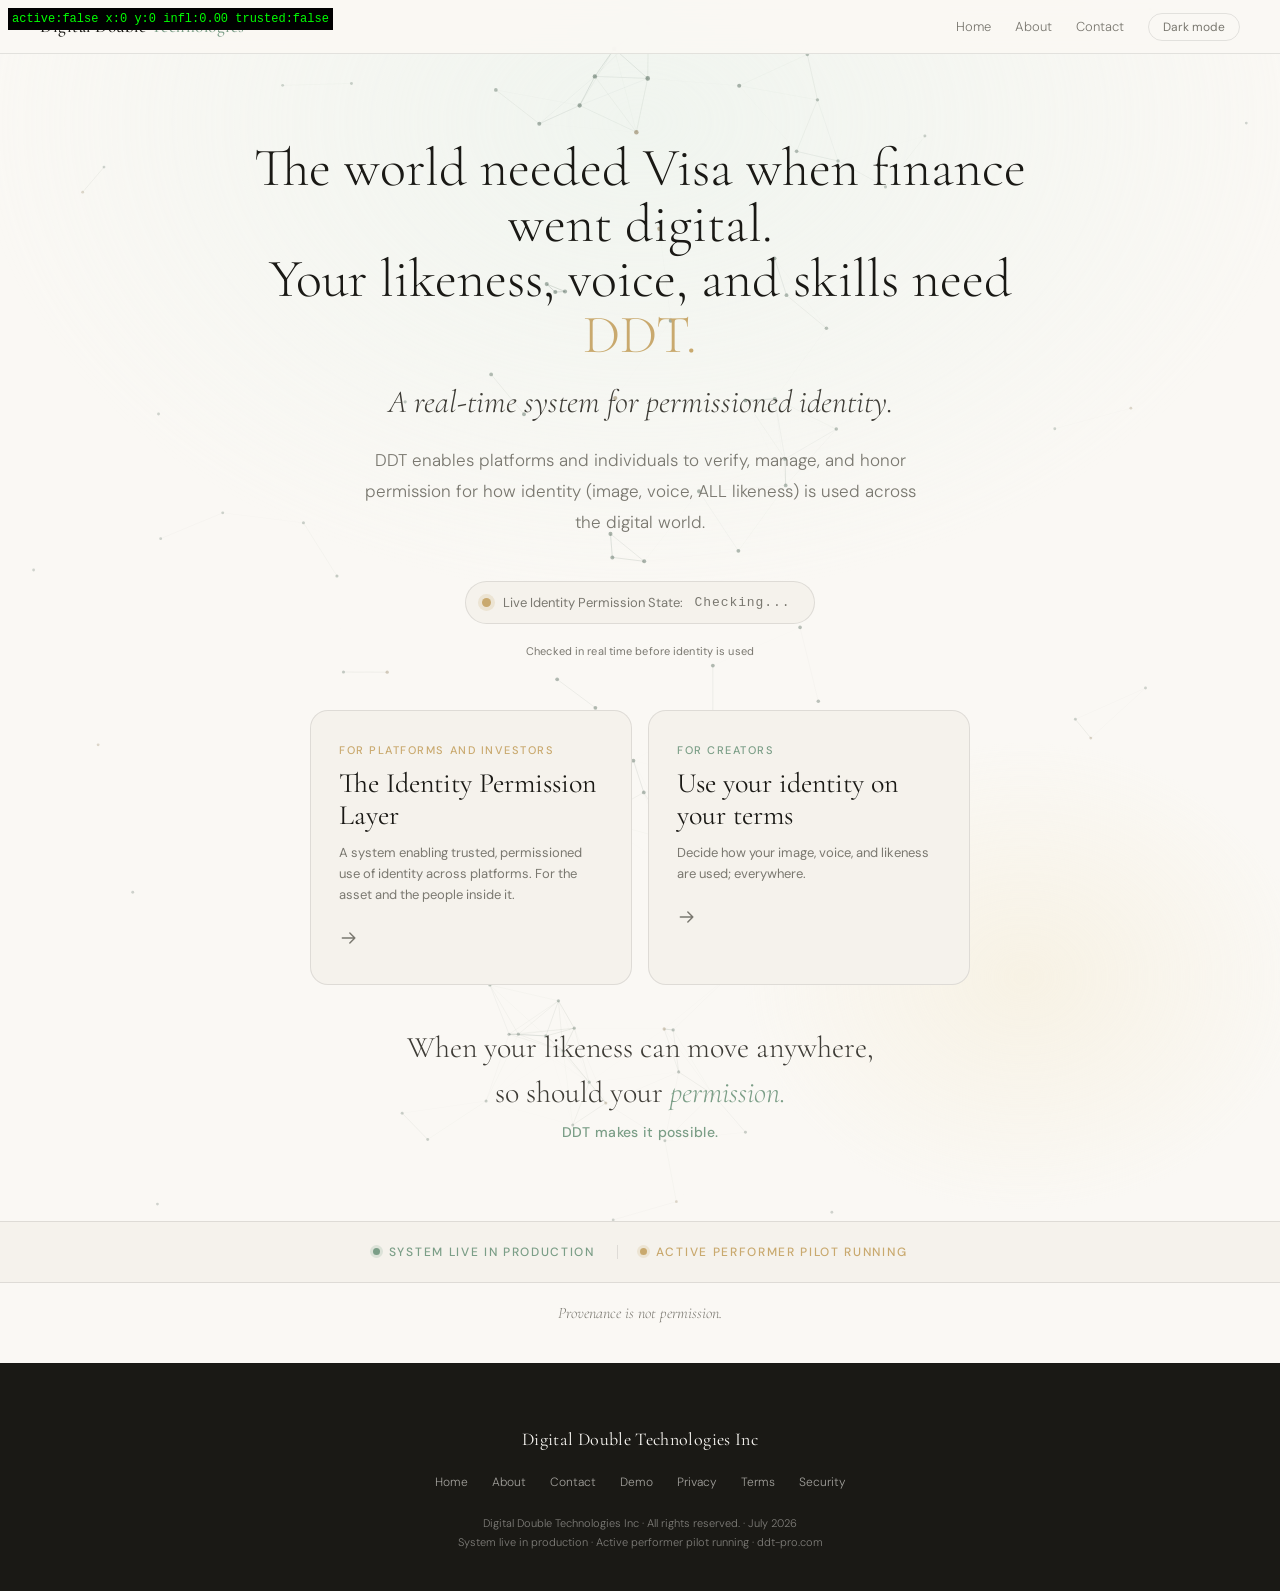
==== commit 56c7452e: "Murmuration cursor influence: Stage 2 perceptibility — Swarm pull and visual tell Confirmed before c" ====
--- a/index.html
+++ b/index.html
@@ -323,6 +323,9 @@
         var maxTurn=CURSOR_STEER*dt;                                     /* clamp: ease, never snap */
         p.a+=Math.max(-maxTurn,Math.min(maxTurn,stp));
         sm=1.3;                                                          /* influenced speed mult */
+        var vmag=70*falloff*cursor.influence*dt;                         /* Swarm-style pull (report §G) — V_CURSOR 70, loud */
+        p.x+=cdx/cd*vmag;
+        p.y+=cdy/cd*vmag;
       }
     }
     var m=60;                                                            /* soft walls, ceiling open */
@@ -339,19 +342,28 @@
   var dark=document.documentElement.getAttribute('data-theme')==='dark';
   var dotBase=dark?.5:.55,lineBase=dark?.3:.3,maxD=115,maxD2=maxD*maxD,i,j,n=pts.length;
   var ds=dark?sage:shade(sage,.62),dg=dark?gold:shade(gold,.66);
-  for(i=0;i<n;i++){var p=pts[i];p.L=lightAt(p.x,p.y)}
+  var act=cursor.active&&cursor.influence>0;
+  for(i=0;i<n;i++){
+    var p=pts[i];p.L=lightAt(p.x,p.y);p.F=0;
+    if(act){                                                             /* visual tell (report §D) — mirrors step()'s loud radii */
+      var fx=cursor.x-p.x,fy=cursor.y-p.y,fd=Math.hypot(fx,fy);
+      var ft=Math.max(0,Math.min(1,(260-fd)/(260-150)));
+      p.F=ft*ft*(3-2*ft)*cursor.influence;
+    }
+  }
   for(i=0;i<n;i++)for(j=i+1;j<n;j++){
     var a=pts[i],b=pts[j],dx=b.x-a.x,dy=b.y-a.y,d2=dx*dx+dy*dy;
     if(d2<maxD2){
       var f=1-Math.sqrt(d2)/maxD,al=lineBase*f*f*(.4+.6*(a.L+b.L)*.5);
+      al=Math.min(1,al*(1+.4*Math.min(a.F,b.F)));
       ctx.strokeStyle='rgba('+ds.r+','+ds.g+','+ds.b+','+al.toFixed(3)+')';
       ctx.beginPath();ctx.moveTo(a.x,a.y);ctx.lineTo(b.x,b.y);ctx.stroke();
     }
   }
   for(i=0;i<n;i++){
-    var p=pts[i],cc=p.gold?dg:ds,al2=dotBase*(.45+.55*p.L);
+    var p=pts[i],cc=p.gold?dg:ds,al2=Math.min(1,dotBase*(.45+.55*p.L)*(1+.4*p.F));
     ctx.fillStyle='rgba('+cc.r+','+cc.g+','+cc.b+','+al2.toFixed(3)+')';
-    ctx.beginPath();ctx.arc(p.x,p.y,1.4+.9*p.L,0,Math.PI*2);ctx.fill();
+    ctx.beginPath();ctx.arc(p.x,p.y,(1.4+.9*p.L)*(1+.4*p.F),0,Math.PI*2);ctx.fill();
   }
   dbg.textContent = `active:${cursor.active} x:${cursor.x|0} y:${cursor.y|0} `
     + `infl:${cursor.influence.toFixed(2)} trusted:${lastTrusted}`;
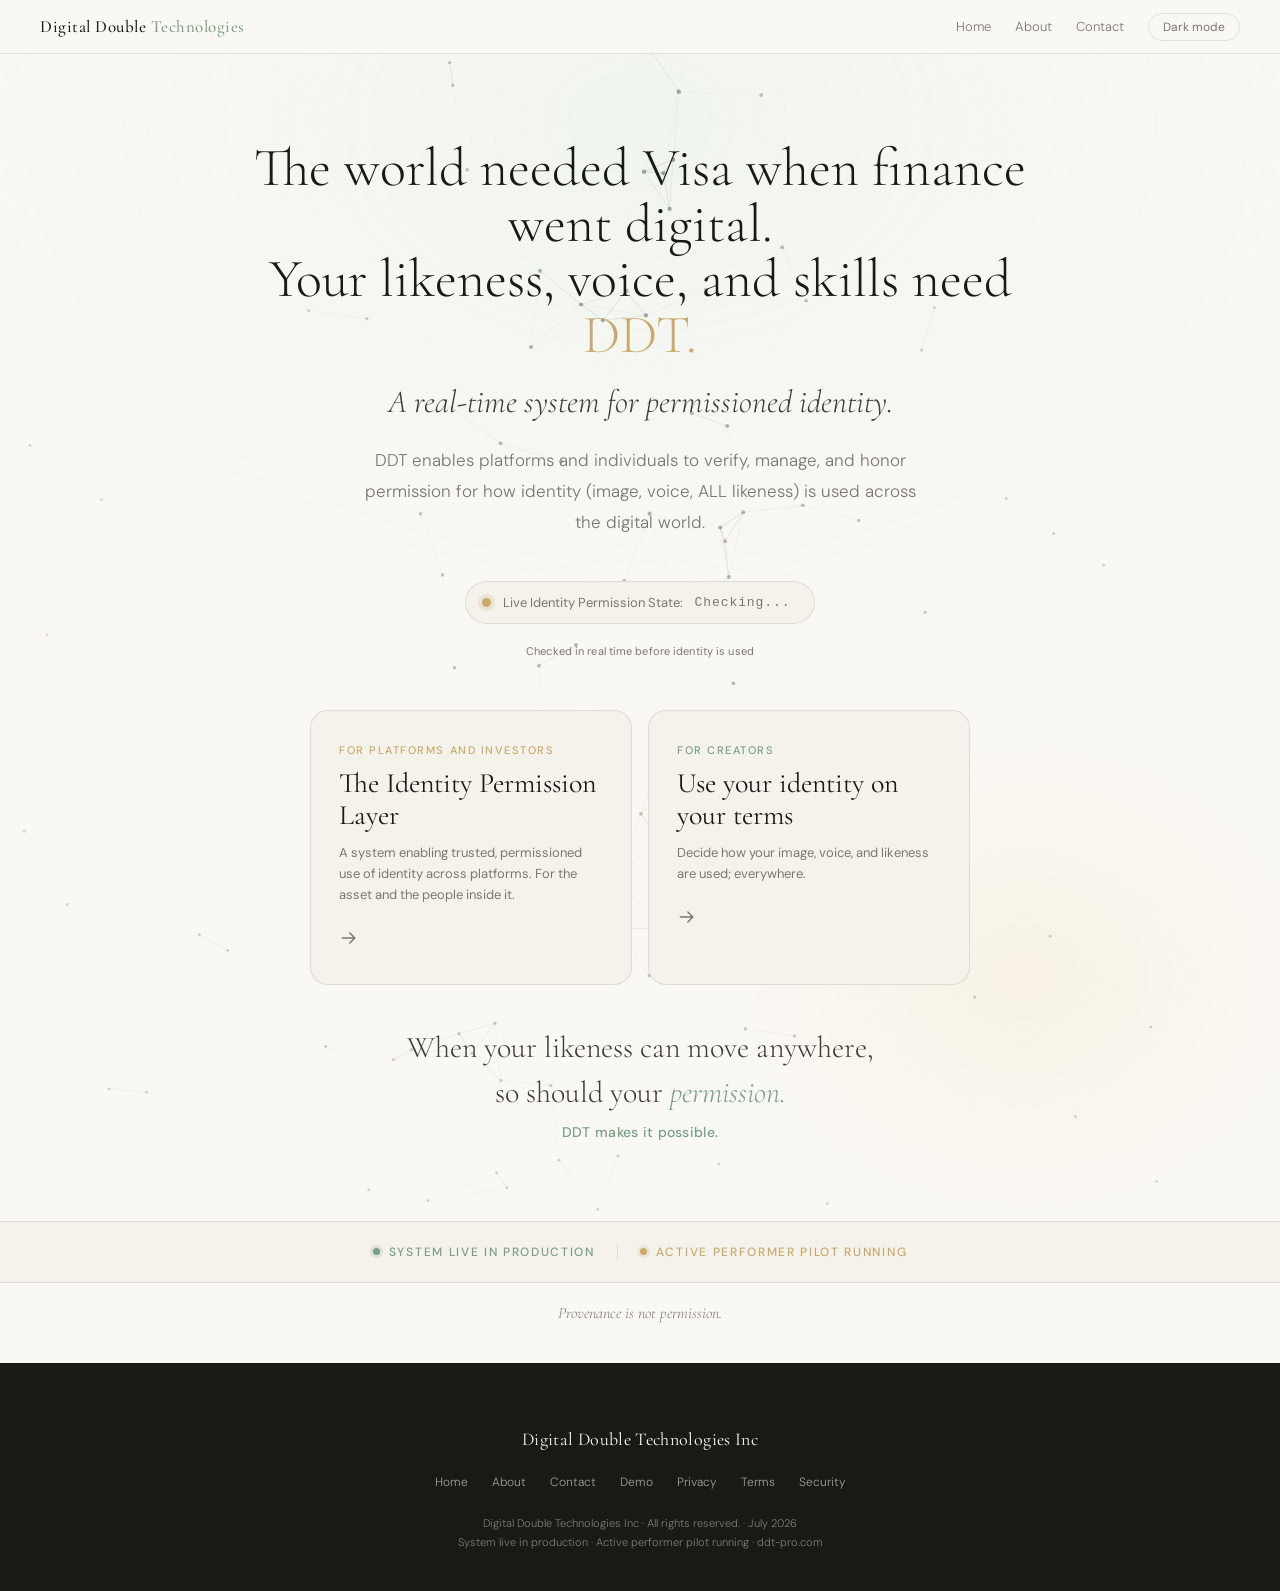
==== commit 51bd75ff: "Murmuration cursor influence: dial to ship column, remove debug chip Constants only, per the report'" ====
--- a/index.html
+++ b/index.html
@@ -243,19 +243,12 @@
 var mStill=matchMedia('(prefers-reduced-motion: reduce), (max-width: 700px), (pointer: coarse)');
 var sage={r:123,g:158,b:135},gold={r:201,g:169,b:110};
 var cursor={x:0,y:0,active:false,influence:0};
-var lastTrusted=false;
-/* DEBUG readout (report §E) — cannot false-pass: a real mouse shows trusted:true */
-var dbg=document.createElement('div');
-dbg.style.cssText='position:fixed;top:8px;left:8px;z-index:99999;'
-  +'font:12px monospace;background:#000;color:#0f0;padding:4px;pointer-events:none';
-document.body.appendChild(dbg);
 /* gate on capability, not the flaky primary-pointer query (report §A / Stage 4) */
 var fine=matchMedia('(any-pointer: fine)').matches&&matchMedia('(any-hover: hover)').matches;
 if(fine){
   /* attach to WINDOW so pointer-events:none anywhere in the hero is irrelevant (report Stage 1) */
   window.addEventListener('pointermove',function(e){
     if(e.pointerType==='touch')return;
-    lastTrusted=e.isTrusted;
     var r=cv.parentElement.getBoundingClientRect();
     var x=e.clientX-r.left,y=e.clientY-r.top;      /* CSS px, hero-local — no DPR multiply */
     cursor.active=x>=0&&y>=0&&x<=r.width&&y<=r.height;
@@ -309,11 +302,11 @@
     }
     if(c)p.a=turn(p.a,Math.atan2(sy,sx),Math.min(1,2.6*dt));            /* together */
     p.a+=(Math.sin(t*.00028+p.x*.004)+Math.cos(t*.00016+p.y*.005))*.55*dt; /* but separate */
-    p.a=turn(p.a,Math.atan2(H*.35-p.y,W*.5-p.x),.15*dt);                 /* beam — TEMP 0.15 (report §D, loud) */
+    p.a=turn(p.a,Math.atan2(H*.35-p.y,W*.5-p.x),.3*dt);                  /* drawn to the light — restored */
     var sm=1;
     if(cursor.active&&cursor.influence>0){                               /* cursor steer (report §C, loud column) */
       var cdx=cursor.x-p.x,cdy=cursor.y-p.y,cd=Math.hypot(cdx,cdy)||1;
-      var R_IN=150,R_OUT=260,CURSOR_STEER=2.5;
+      var R_IN=150,R_OUT=220,CURSOR_STEER=1.2;                           /* ship column */
       var ct=Math.max(0,Math.min(1,(R_OUT-cd)/(R_OUT-R_IN)));
       var falloff=ct*ct*(3-2*ct);                                        /* smoothstep ease-out */
       if(falloff>0){
@@ -322,8 +315,8 @@
         var stp=da*CURSOR_STEER*falloff*cursor.influence*dt;
         var maxTurn=CURSOR_STEER*dt;                                     /* clamp: ease, never snap */
         p.a+=Math.max(-maxTurn,Math.min(maxTurn,stp));
-        sm=1.3;                                                          /* influenced speed mult */
-        var vmag=70*falloff*cursor.influence*dt;                         /* Swarm-style pull (report §G) — V_CURSOR 70, loud */
+        sm=1.15;                                                         /* influenced speed mult */
+        var vmag=35*falloff*cursor.influence*dt;                         /* Swarm-style pull (report §G) — V_CURSOR 35, ship */
         p.x+=cdx/cd*vmag;
         p.y+=cdy/cd*vmag;
       }
@@ -345,9 +338,9 @@
   var act=cursor.active&&cursor.influence>0;
   for(i=0;i<n;i++){
     var p=pts[i];p.L=lightAt(p.x,p.y);p.F=0;
-    if(act){                                                             /* visual tell (report §D) — mirrors step()'s loud radii */
+    if(act){                                                             /* visual tell (report §D) — mirrors step()'s ship radii */
       var fx=cursor.x-p.x,fy=cursor.y-p.y,fd=Math.hypot(fx,fy);
-      var ft=Math.max(0,Math.min(1,(260-fd)/(260-150)));
+      var ft=Math.max(0,Math.min(1,(220-fd)/(220-150)));
       p.F=ft*ft*(3-2*ft)*cursor.influence;
     }
   }
@@ -355,18 +348,16 @@
     var a=pts[i],b=pts[j],dx=b.x-a.x,dy=b.y-a.y,d2=dx*dx+dy*dy;
     if(d2<maxD2){
       var f=1-Math.sqrt(d2)/maxD,al=lineBase*f*f*(.4+.6*(a.L+b.L)*.5);
-      al=Math.min(1,al*(1+.4*Math.min(a.F,b.F)));
+      al=Math.min(1,al*(1+.2*Math.min(a.F,b.F)));
       ctx.strokeStyle='rgba('+ds.r+','+ds.g+','+ds.b+','+al.toFixed(3)+')';
       ctx.beginPath();ctx.moveTo(a.x,a.y);ctx.lineTo(b.x,b.y);ctx.stroke();
     }
   }
   for(i=0;i<n;i++){
-    var p=pts[i],cc=p.gold?dg:ds,al2=Math.min(1,dotBase*(.45+.55*p.L)*(1+.4*p.F));
+    var p=pts[i],cc=p.gold?dg:ds,al2=Math.min(1,dotBase*(.45+.55*p.L)*(1+.2*p.F));
     ctx.fillStyle='rgba('+cc.r+','+cc.g+','+cc.b+','+al2.toFixed(3)+')';
-    ctx.beginPath();ctx.arc(p.x,p.y,(1.4+.9*p.L)*(1+.4*p.F),0,Math.PI*2);ctx.fill();
-  }
-  dbg.textContent = `active:${cursor.active} x:${cursor.x|0} y:${cursor.y|0} `
-    + `infl:${cursor.influence.toFixed(2)} trusted:${lastTrusted}`;
+    ctx.beginPath();ctx.arc(p.x,p.y,(1.4+.9*p.L)*(1+.2*p.F),0,Math.PI*2);ctx.fill();
+  }
 }
 
 function size(){
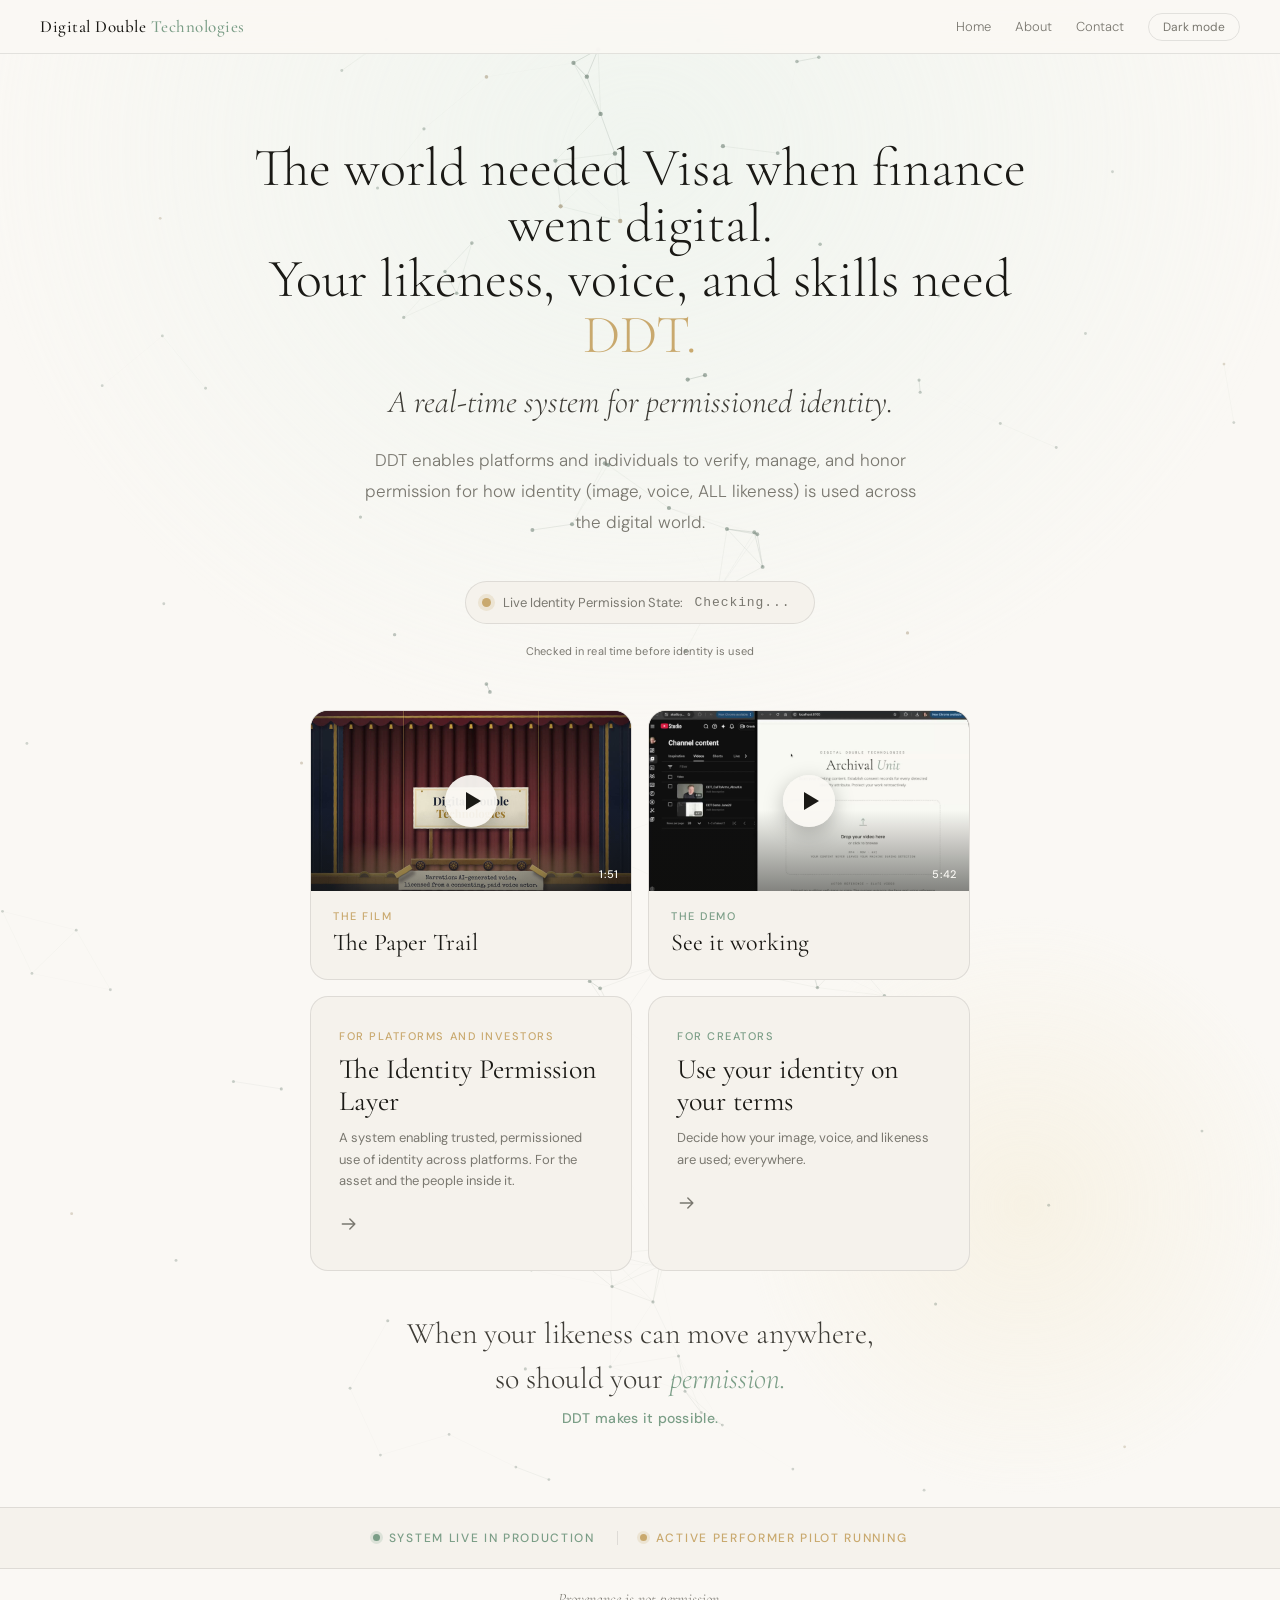
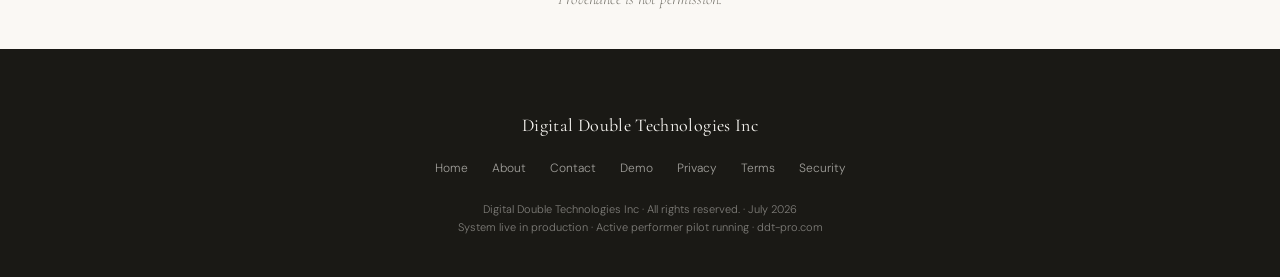
==== commit d47004b9: "Home: The Paper Trail and the Demo as film tiles above the path cards" ====
--- a/index.html
+++ b/index.html
@@ -106,6 +106,37 @@
 .f-links a{font-size:12px;color:var(--ink-muted);text-decoration:none}.f-links a:hover{color:var(--sage)}
 .f-legal{font-size:10px;color:var(--ink-muted);width:100%}
 
+/* FILM TILES: same grid and size as the path cards, opening into a player */
+.films{display:grid;grid-template-columns:1fr 1fr;gap:16px;max-width:660px;width:100%;margin-bottom:16px;opacity:0;animation:fadeUp .8s .85s forwards}
+@media(max-width:580px){.films{grid-template-columns:1fr}}
+.film-card{appearance:none;-webkit-appearance:none;font:inherit;background:var(--warm);border:1px solid var(--border);border-radius:18px;padding:0;margin:0;color:var(--ink);text-align:left;cursor:pointer;overflow:hidden;position:relative;display:flex;flex-direction:column;transition:transform .3s,box-shadow .3s,border-color .3s}
+.film-card::after{content:'';position:absolute;bottom:0;left:0;right:0;height:3px;transform:scaleX(0);transform-origin:left;transition:transform .3s}
+.film-card.film-paper::after{background:var(--gold)}
+.film-card.film-demo::after{background:var(--sage)}
+.film-card:hover{transform:translateY(-4px);box-shadow:0 16px 44px rgba(0,0,0,.09);border-color:transparent}
+.film-card:hover::after{transform:scaleX(1)}
+.film-card:focus-visible{outline:2px solid var(--sage);outline-offset:3px}
+.film-thumb{position:relative;display:block;width:100%;aspect-ratio:16/9;background:#0E0E0C center/cover no-repeat}
+.film-thumb::after{content:'';position:absolute;inset:0;background:linear-gradient(180deg,rgba(14,14,12,0) 55%,rgba(14,14,12,.5))}
+.film-play{position:absolute;left:50%;top:50%;width:52px;height:52px;margin:-26px 0 0 -26px;border-radius:50%;background:rgba(250,248,244,.94);box-shadow:0 6px 20px rgba(0,0,0,.25);z-index:1;transition:transform .25s}
+.film-play::before{content:'';position:absolute;left:21px;top:17px;border-style:solid;border-width:9px 0 9px 15px;border-color:transparent transparent transparent #1A1915}
+.film-card:hover .film-play{transform:scale(1.08)}
+.film-time{position:absolute;right:12px;bottom:10px;z-index:1;font-size:11px;font-weight:500;letter-spacing:.06em;font-variant-numeric:tabular-nums;color:#FAF8F4}
+.film-meta{display:block;padding:18px 22px 22px}
+.film-tag{display:block;font-size:11px;font-weight:500;letter-spacing:.14em;text-transform:uppercase;margin-bottom:6px}
+.film-paper .film-tag{color:var(--gold)}
+.film-demo .film-tag{color:var(--sage)}
+.film-title{display:block;font-family:'Cormorant Garamond',serif;font-size:24px;font-weight:400;line-height:1.15;color:var(--ink)}
+.film-dlg{position:fixed;inset:0;z-index:1000;border:none;padding:0;margin:auto;background:transparent;width:min(1120px,94vw);height:fit-content;max-width:94vw;max-height:96vh;overflow:auto;color:#F0EDE6}
+.film-dlg::backdrop{background:rgba(10,10,9,.84);-webkit-backdrop-filter:blur(6px);backdrop-filter:blur(6px)}
+.film-frame{background:#000;border-radius:14px;overflow:hidden;box-shadow:0 30px 80px rgba(0,0,0,.5)}
+.film-frame video{display:block;width:100%;height:auto;max-height:72vh;aspect-ratio:16/9;background:#000}
+.film-note{font-size:14px;line-height:1.6;color:rgba(240,237,230,.85);margin:10px 0 0}
+.film-cap{display:flex;align-items:center;justify-content:space-between;gap:16px;margin-top:10px}
+.film-cap-title{font-family:'Cormorant Garamond',serif;font-size:22px;font-weight:400;color:#F0EDE6}
+.film-close{background:none;border:1px solid rgba(240,237,230,.4);color:#F0EDE6;border-radius:100px;padding:7px 16px;font:inherit;font-size:13px;cursor:pointer;flex-shrink:0}
+.film-close:hover,.film-close:focus-visible{border-color:#F0EDE6;outline:none}
+
 @keyframes fadeUp{from{opacity:0;transform:translateY(20px)}to{opacity:1;transform:translateY(0)}}
 @keyframes pulse{0%,100%{opacity:1;transform:scale(1)}50%{opacity:.5;transform:scale(.8)}}
 </style>
@@ -154,6 +185,17 @@
     </div>
   </div>
   <p class="ips-microcopy">Checked in real time before identity is used</p>
+
+  <div class="films">
+    <button type="button" class="film-card film-paper" data-film="paper" aria-label="Play The Paper Trail, 1 minute 51 seconds">
+      <span class="film-thumb" style="background-image:url('paper-trail-poster.jpg')"><span class="film-play" aria-hidden="true"></span><span class="film-time" aria-hidden="true">1:51</span></span>
+      <span class="film-meta"><span class="film-tag">The Film</span><span class="film-title">The Paper Trail</span></span>
+    </button>
+    <button type="button" class="film-card film-demo" data-film="demo" aria-label="Play the demo, 5 minutes 42 seconds">
+      <span class="film-thumb" style="background-image:url('demo-poster.jpg')"><span class="film-play" aria-hidden="true"></span><span class="film-time" aria-hidden="true">5:42</span></span>
+      <span class="film-meta"><span class="film-tag">The Demo</span><span class="film-title">See it working</span></span>
+    </button>
+  </div>
 
   <!-- PATH CARDS — bigger titles per Ailsa -->
   <div class="paths">
@@ -502,5 +544,62 @@
   }
 }, 2000);
 </script>
+<dialog class="film-dlg" id="ddtFilm" aria-labelledby="ddtFilmTitle">
+  <div class="film-frame"><video id="ddtFilmVideo" controls playsinline preload="none"></video></div>
+  <p class="film-note" id="ddtFilmNote" hidden></p>
+  <div class="film-cap"><span class="film-cap-title" id="ddtFilmTitle"></span><button type="button" class="film-close" id="ddtFilmClose">Close</button></div>
+</dialog>
+<script>
+(function(){
+  var films = {
+    paper: {src: 'https://aq5cml3cul0fgsqm.public.blob.vercel-storage.com/DDT_ThePaperTrail_web.mp4', poster: 'paper-trail-poster.jpg', title: 'The Paper Trail', note: 'Narration: AI-generated voice, licensed from a consenting, paid voice actor.', captions: ''},
+    demo: {src: 'https://aq5cml3cul0fgsqm.public.blob.vercel-storage.com/DDT_Demo_July26_web.mp4', poster: 'demo-poster.jpg', title: 'The Demo', note: '', captions: ''}
+  };
+  var dlg = document.getElementById('ddtFilm');
+  var v = document.getElementById('ddtFilmVideo');
+  var t = document.getElementById('ddtFilmTitle');
+  var n = document.getElementById('ddtFilmNote');
+  if (dlg === null) return;
+  function cleanup() {
+    v.pause();
+    v.removeAttribute('src');
+    while (v.firstChild) v.removeChild(v.firstChild);
+    v.load();
+  }
+  function hide() {
+    if (typeof dlg.close === 'function') { dlg.close(); } else { dlg.removeAttribute('open'); cleanup(); }
+  }
+  function openFilm(id) {
+    var f = films[id];
+    if (f === undefined) return;
+    while (v.firstChild) v.removeChild(v.firstChild);
+    v.poster = f.poster;
+    v.src = f.src;
+    if (f.captions) {
+      var tr = document.createElement('track');
+      tr.kind = 'captions';
+      tr.srclang = 'en';
+      tr.label = 'English';
+      tr.src = f.captions;
+      v.appendChild(tr);
+    }
+    v.setAttribute('aria-label', f.note ? f.title + '. ' + f.note : f.title);
+    t.textContent = f.title;
+    n.textContent = f.note;
+    n.hidden = (f.note === '');
+    if (typeof dlg.showModal === 'function') { dlg.showModal(); } else { dlg.setAttribute('open', ''); }
+    var p = v.play();
+    if (p && p.catch) p.catch(function(){});
+    if (window.plausible) window.plausible('Film Play', {props: {film: id}});
+  }
+  var cards = document.querySelectorAll('[data-film]');
+  for (var i = 0; i < cards.length; i++) {
+    cards[i].addEventListener('click', function(){ openFilm(this.getAttribute('data-film')); });
+  }
+  document.getElementById('ddtFilmClose').addEventListener('click', hide);
+  dlg.addEventListener('click', function(e){ if (e.target === dlg) hide(); });
+  dlg.addEventListener('close', cleanup);
+})();
+</script>
 </body>
 </html>
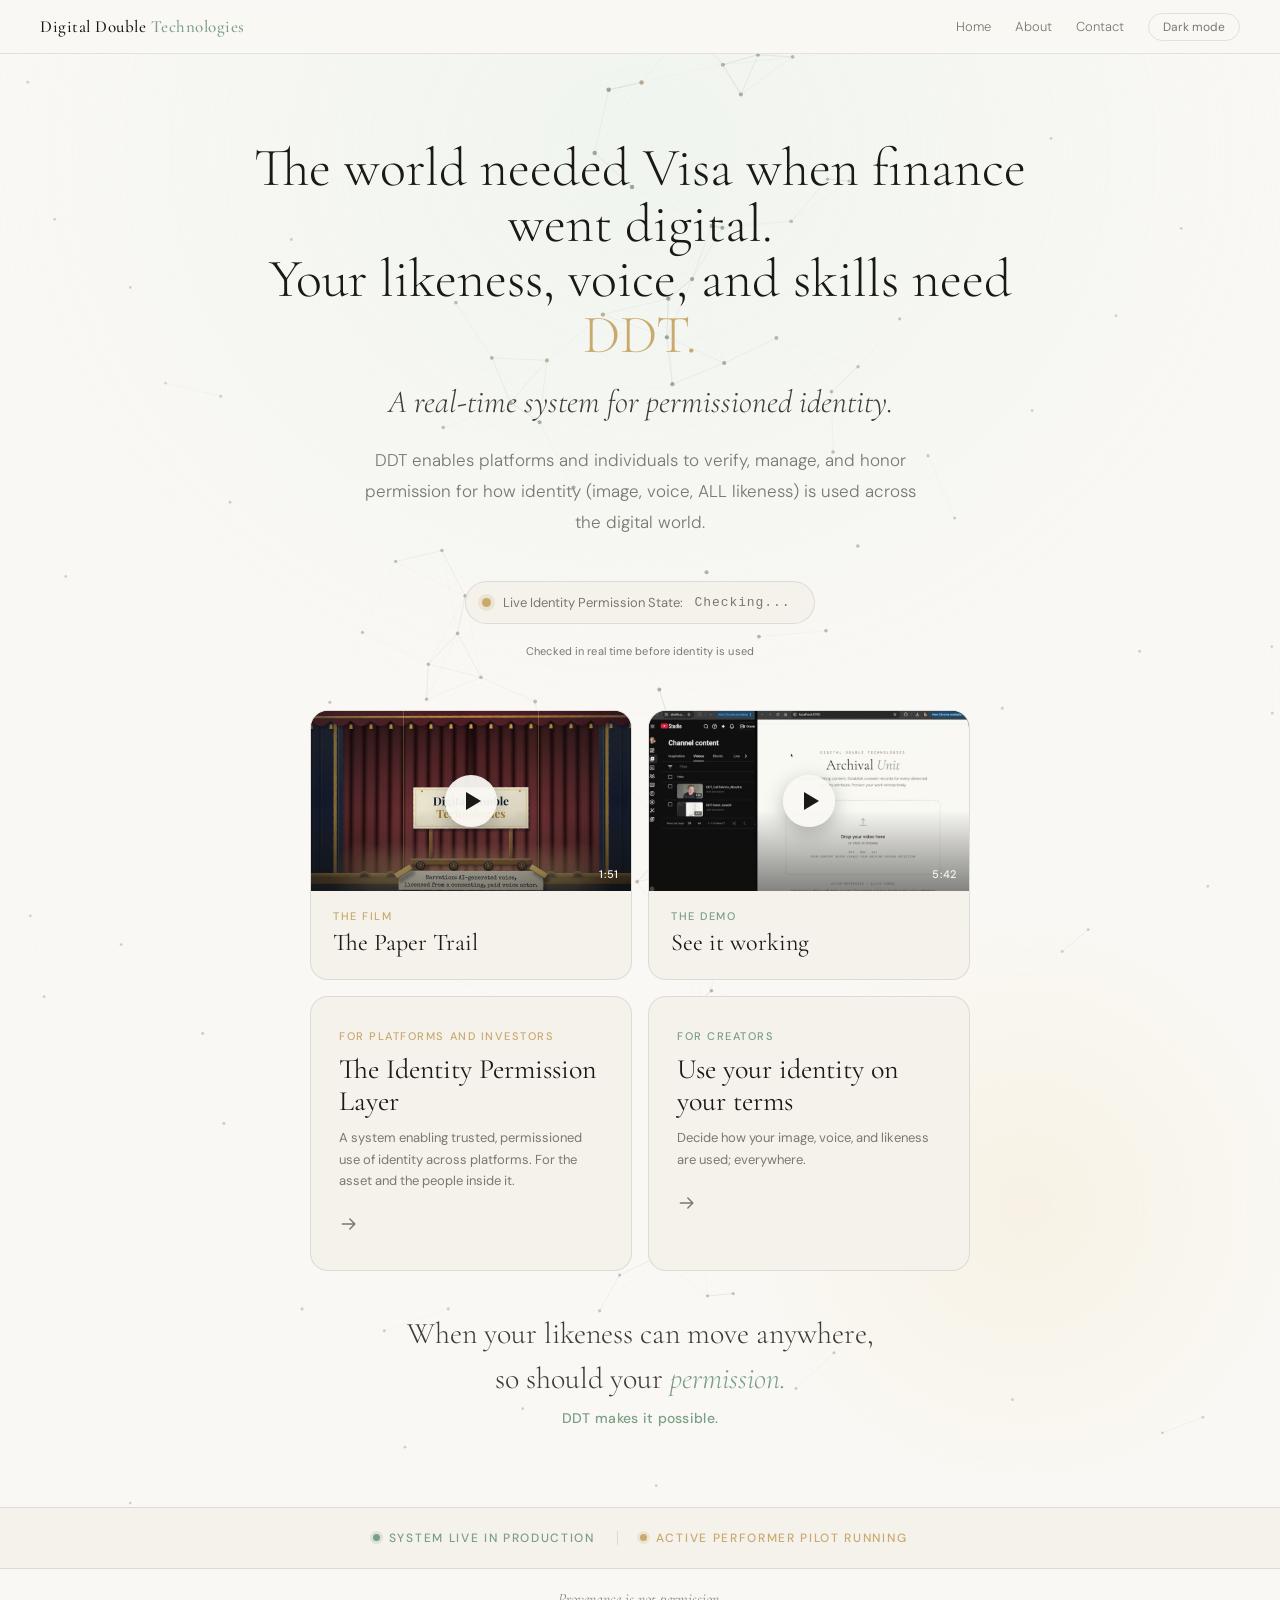
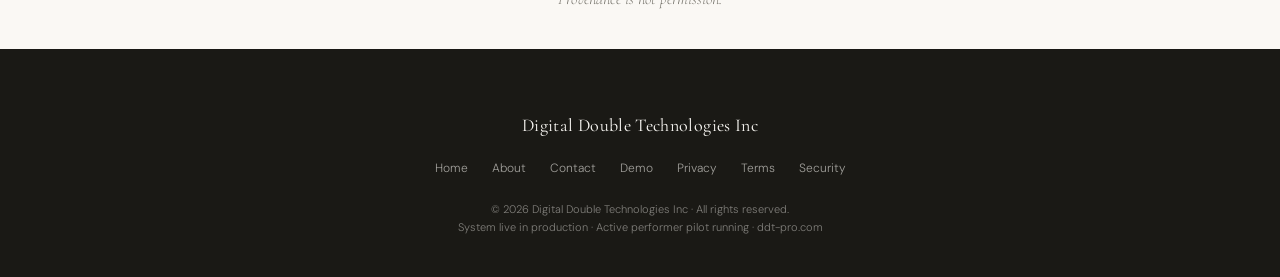
==== commit f53b4a80: "Footer: copyright notice for 2026 on every page" ====
--- a/index.html
+++ b/index.html
@@ -247,7 +247,7 @@
     <a href="/terms">Terms</a>
     <a href="/security.html">Security</a>
   </div>
-  <p class="ddt-footer-status">Digital Double Technologies Inc · All rights reserved. · July 2026<br>System live in production · Active performer pilot running · ddt-pro.com</p>
+  <p class="ddt-footer-status">&copy; 2026 Digital Double Technologies Inc · All rights reserved.<br>System live in production · Active performer pilot running · ddt-pro.com</p>
 </footer>
 
 <script>
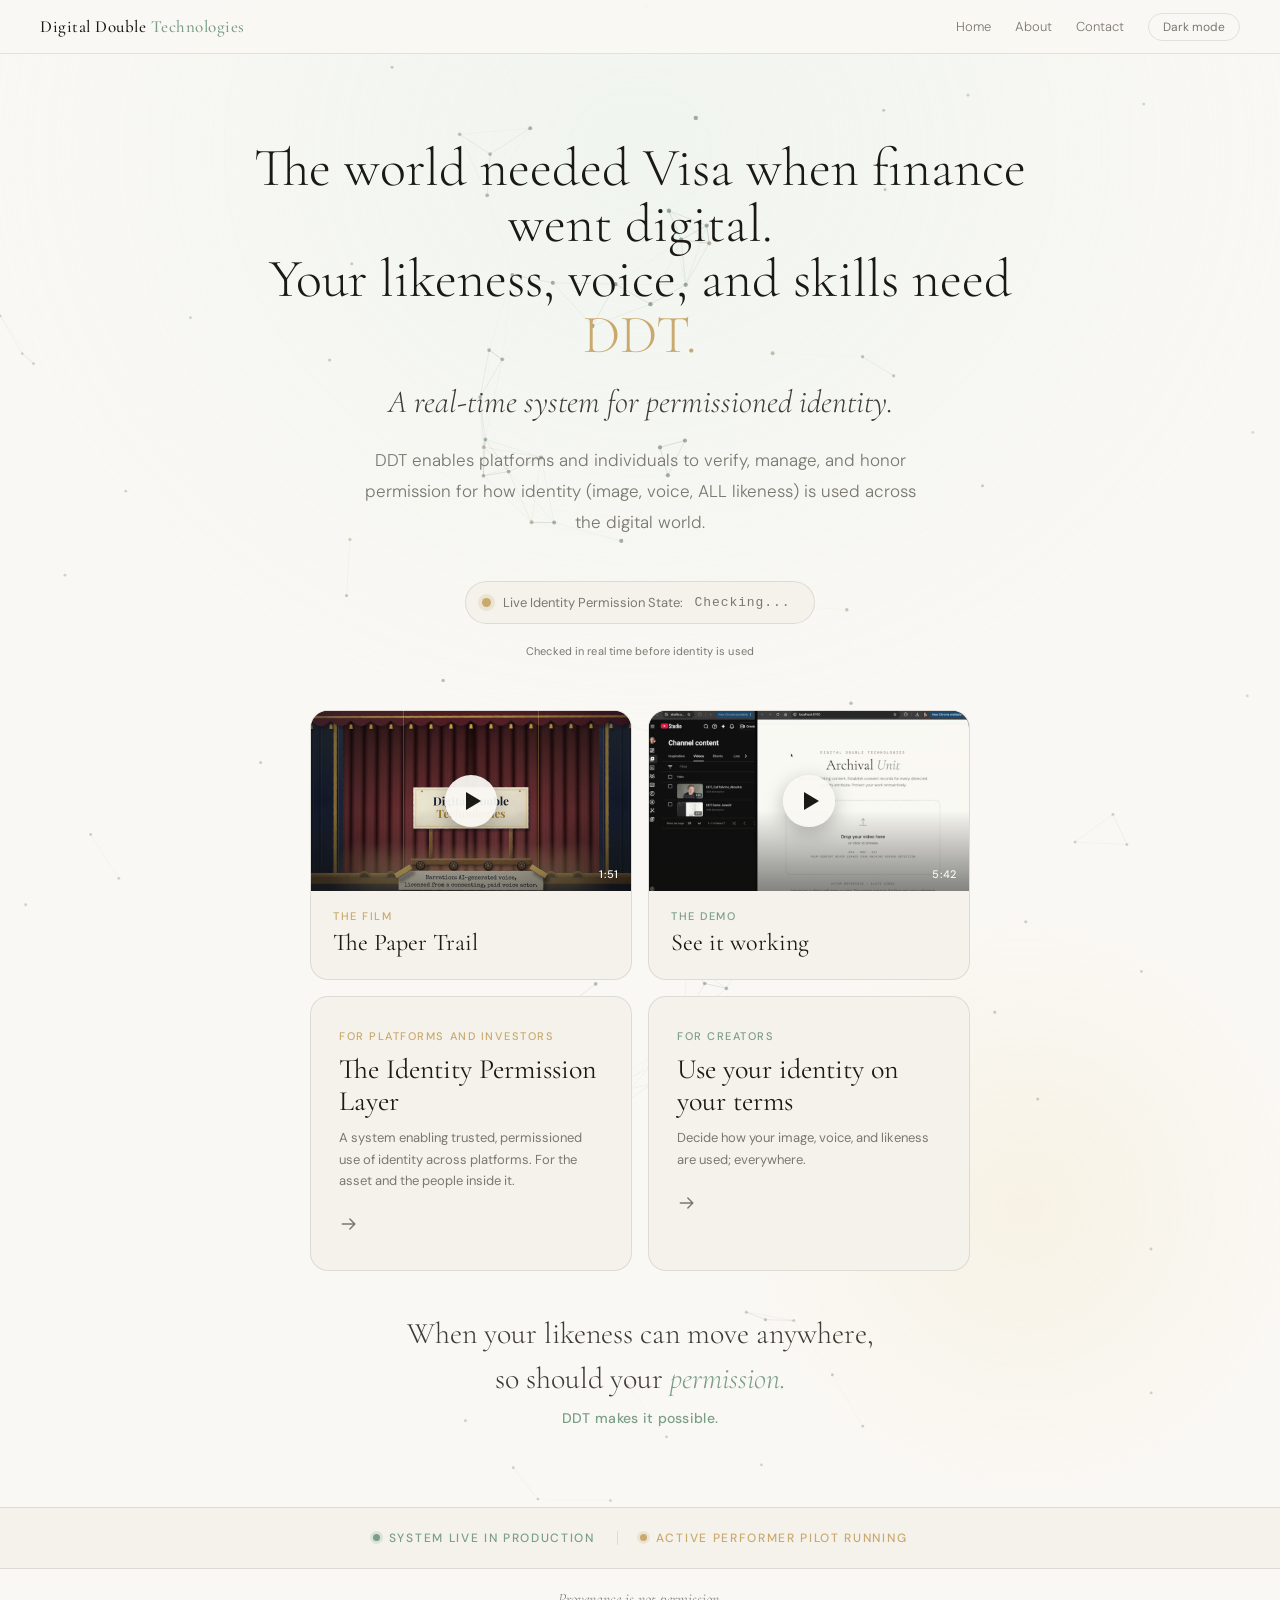
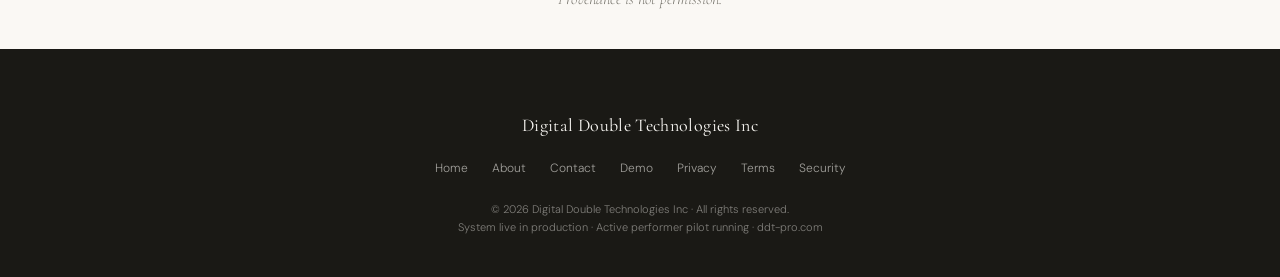
==== commit 42745eac: "Site forms: early access, materials and contact forms email the company inbox through a Vercel funct" ====
--- a/index.html
+++ b/index.html
@@ -470,6 +470,7 @@
   <div class="sf-fields" id="sf-fields">
     <input type="text" class="sf-input" id="sf-name" placeholder="Your name">
     <input type="email" class="sf-input" id="sf-email" placeholder="Your email address">
+    <input type="text" id="sf-hp" name="website" tabindex="-1" autocomplete="off" aria-hidden="true" style="position:absolute;left:-10000px;width:1px;height:1px;opacity:0">
     <button class="sf-btn" id="sf-submit" onclick="sfSubmit()">Request Early Access</button>
     <p class="sf-err" id="sf-err"></p>
   </div>
@@ -522,14 +523,22 @@
   err.textContent='';
   btn.disabled=true;
   btn.textContent='Submitting...';
+  var ok = false;
   try {
-    await fetch('https://ddt-core-production.up.railway.app/v1/gate/log',{
+    var r = await fetch('/api/contact',{
       method:'POST',
       headers:{'Content-Type':'application/json'},
-      body:JSON.stringify({email:email,name:name,page:'waitlist:'+_sfRole,timestamp:new Date().toISOString(),user_agent:navigator.userAgent}),
-      signal:AbortSignal.timeout(5000)
+      body:JSON.stringify({kind:'waitlist',name:name,email:email,topic:(_sfRole==='vendor'?'Platform':'Creator'),page:location.pathname,website:(document.getElementById('sf-hp')||{}).value||''}),
+      signal:AbortSignal.timeout(10000)
     });
+    ok = r.ok;
   } catch(_){}
+  if (ok === false) {
+    err.innerHTML = 'Something went wrong. Please try again, or email <a href="mailto:jhofstad@ddt-pro.com">jhofstad@ddt-pro.com</a>.';
+    btn.disabled = false;
+    btn.textContent = 'Request Early Access';
+    return;
+  }
   document.getElementById('sf-fields').style.display='none';
   document.getElementById('sf-pitch-creator').style.display='none';
   document.getElementById('sf-pitch-vendor').style.display='none';
